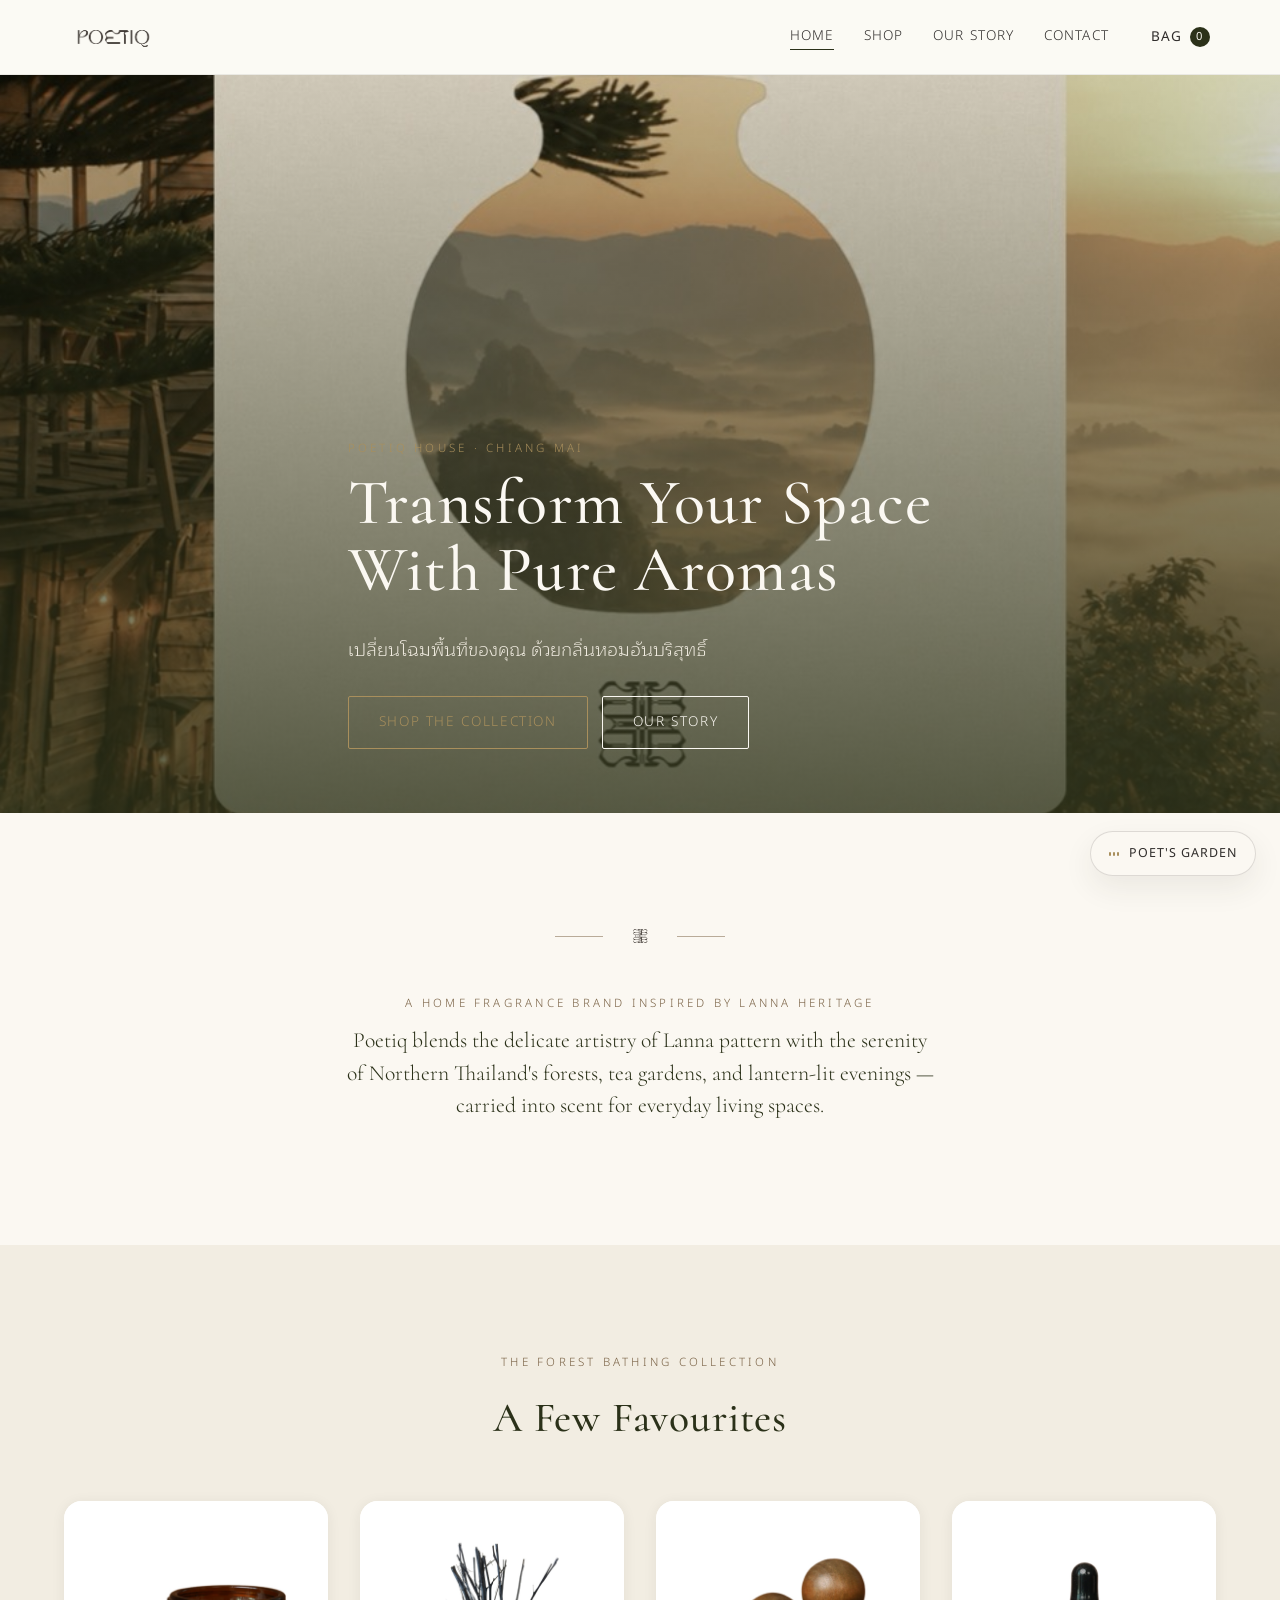
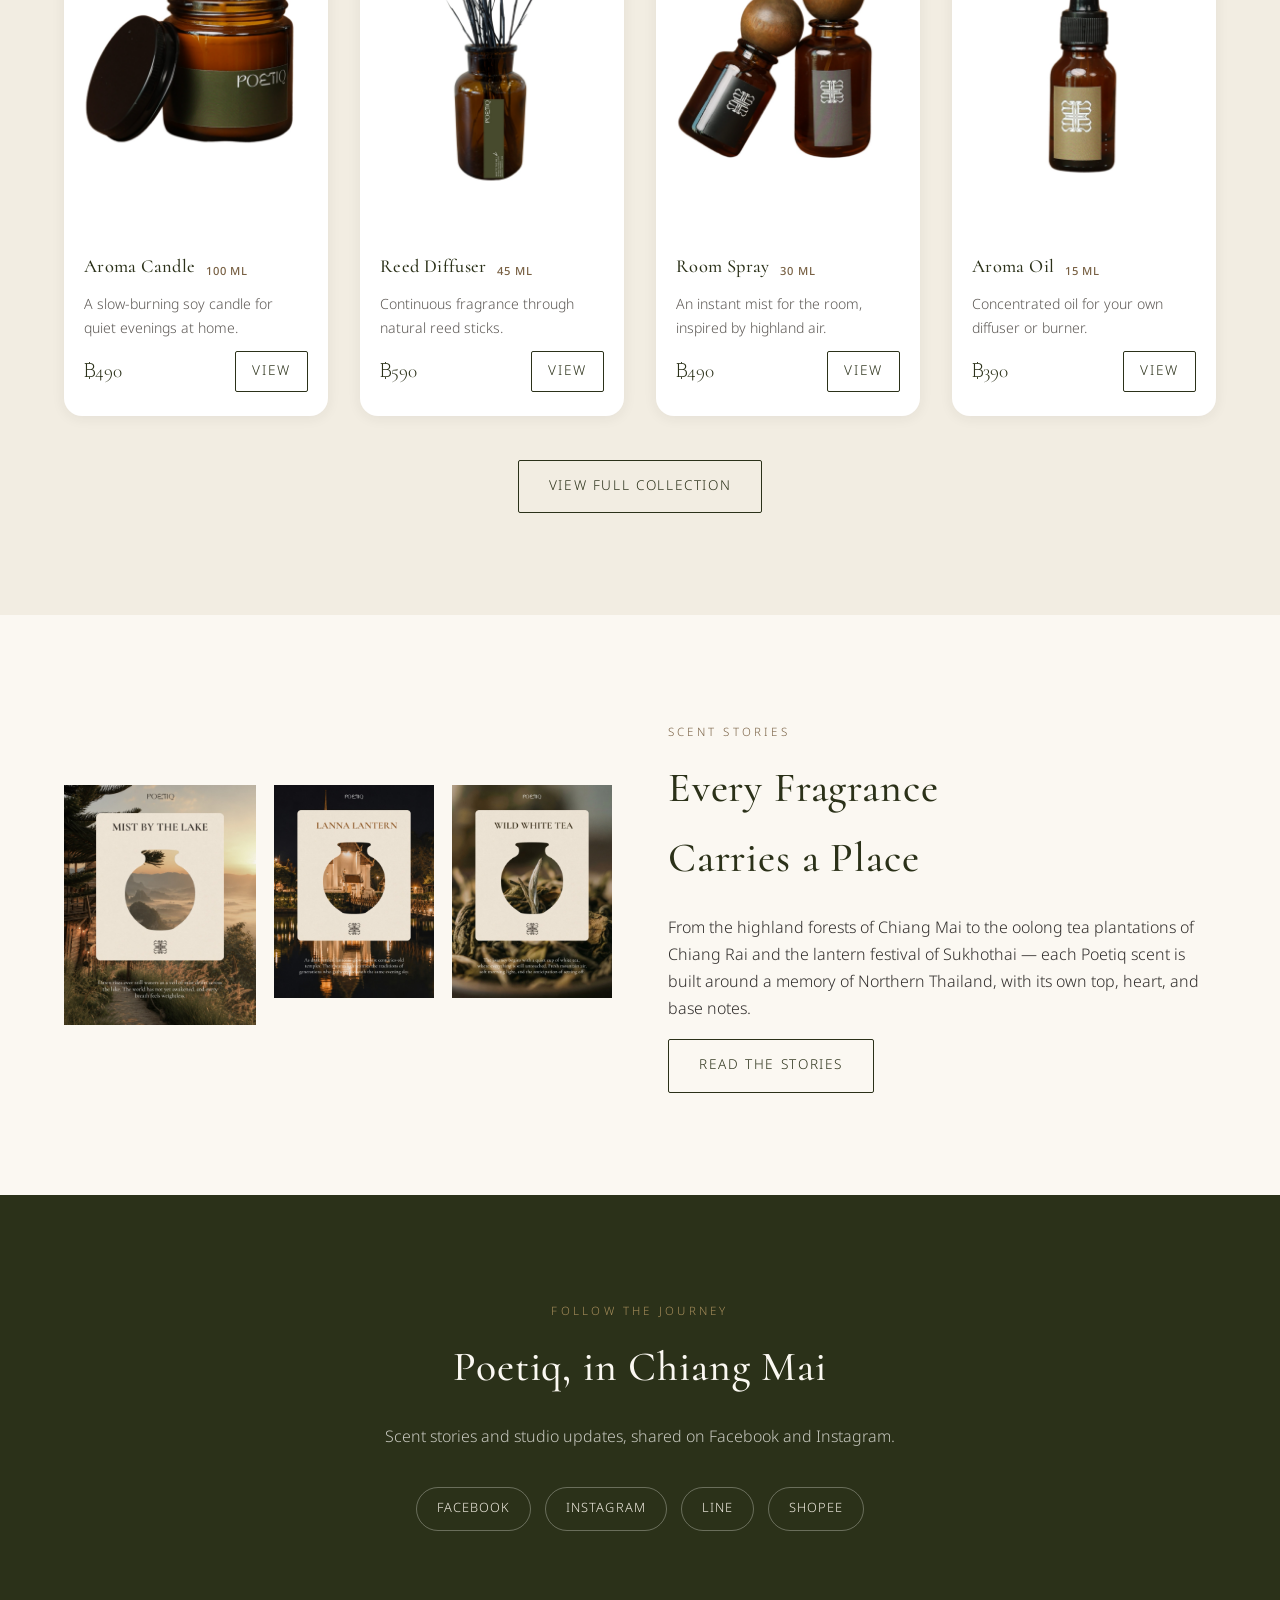
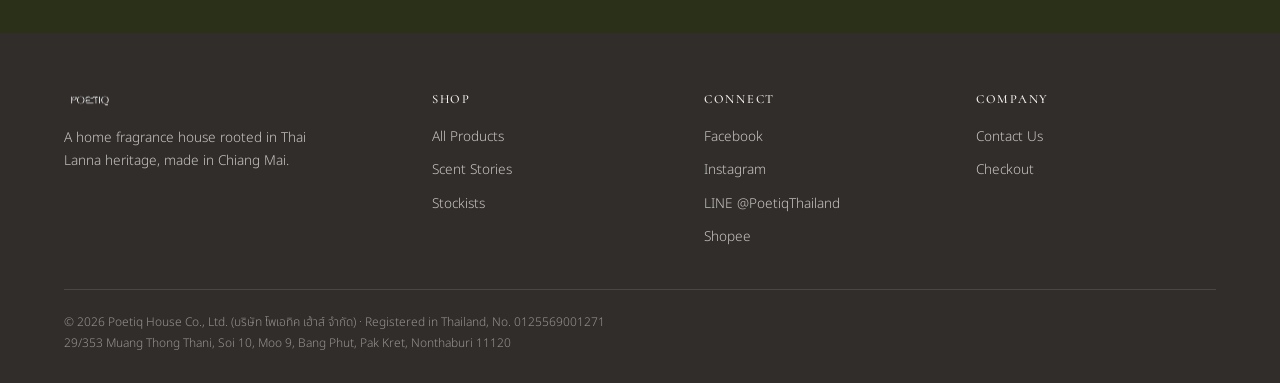
==== index.html @ e8114706 "Design pass: bigger logo/symbol, seamless cards, hover-grow gallery, editable content - Header logo " ====
<!DOCTYPE html>
<html lang="en">
<head>
<meta charset="UTF-8">
<meta name="viewport" content="width=device-width, initial-scale=1.0">
<title>Poetiq — Thai-Lanna Home Fragrance</title>
<meta name="description" content="Poetiq is a Chiang Mai-rooted home fragrance house inspired by Thai Lanna heritage — candles, diffusers and room sprays from the Forest Bathing Collection.">
<link rel="icon" href="/assets/brand/symbol-dark.png">
<link rel="preconnect" href="https://fonts.googleapis.com">
<link href="https://fonts.googleapis.com/css2?family=Cormorant:ital,wght@0,400;0,500;0,600;1,400&family=Maitree:wght@400;500;600&family=Noto+Sans+Thai:wght@300;400;500;600&display=swap" rel="stylesheet">
<link rel="stylesheet" href="/css/style.css">
</head>
<body>

<header class="site-header">
  <div class="site-header__inner">
    <a class="site-logo" href="/"><img src="/assets/brand/logo-light.png" alt="Poetiq"></a>
    <nav class="site-nav">
      <button class="nav-toggle" aria-label="Toggle menu"><span></span><span></span><span></span></button>
      <ul class="site-nav__links">
        <li><a href="/" class="is-active" data-c="shared.navHome">Home</a></li>
        <li><a href="/shop.html" data-c="shared.navShop">Shop</a></li>
        <li><a href="/about.html" data-c="shared.navStory">Our Story</a></li>
        <li><a href="/contact.html" data-c="shared.navContact">Contact</a></li>
      </ul>
      <button class="cart-toggle" data-cart-open aria-label="Open bag"><span data-c="shared.navBag">Bag</span> <span class="cart-count">0</span></button>
    </nav>
  </div>
</header>

<section class="hero">
  <div class="container hero__content">
    <span class="eyebrow" data-c="home.heroEyebrow">Poetiq House · Chiang Mai</span>
    <h1 data-c="home.heroTitle">Transform Your Space<br>With Pure Aromas</h1>
    <p class="hero__tagline-th thai" data-c="home.heroTaglineTh">เปลี่ยนโฉมพื้นที่ของคุณ ด้วยกลิ่นหอมอันบริสุทธิ์</p>
    <div class="hero__cta">
      <a href="/shop.html" class="btn btn--gold" data-c="home.heroCtaShop">Shop the Collection</a>
      <a href="/about.html" class="btn btn--on-dark" data-c="home.heroCtaStory">Our Story</a>
    </div>
  </div>
</section>

<section class="section">
  <div class="container center-copy">
    <div class="motif-divider"><img class="symbol" src="/assets/brand/symbol-light.png" alt=""></div>
    <span class="eyebrow" data-c="home.introEyebrow">A Home Fragrance Brand Inspired by Lanna Heritage</span>
    <p style="font-family:var(--font-heading); font-size:1.35rem; color:var(--moss-dark); line-height:1.5;" data-c="home.introText">
      Poetiq blends the delicate artistry of Lanna pattern with the serenity of Northern Thailand's
      forests, tea gardens, and lantern-lit evenings — carried into scent for everyday living spaces.
    </p>
  </div>
</section>

<section class="section section--frost100">
  <div class="container">
    <div class="center-copy" style="margin-bottom:48px;">
      <span class="eyebrow" data-c="home.featuredEyebrow">The Forest Bathing Collection</span>
      <h2 data-c="home.featuredTitle">A Few Favourites</h2>
    </div>
    <div class="grid grid--4" data-home-featured>
      <!-- populated below via inline script from the shared product list -->
    </div>
    <div style="text-align:center; margin-top:44px;">
      <a href="/shop.html" class="btn btn--ghost" data-c="home.featuredCta">View Full Collection</a>
    </div>
  </div>
</section>

<section class="section">
  <div class="container">
    <div class="grid grid--2" style="align-items:center; gap:56px;">
      <div class="teaser-grid">
        <a href="/about.html"><img src="/assets/scents/mist-by-the-lake.jpg" alt="Mist by the Lake"></a>
        <a href="/about.html"><img src="/assets/scents/lanna-lantern.jpg" alt="Lanna Lantern"></a>
        <a href="/about.html"><img src="/assets/scents/wild-white-tea.jpg" alt="Wild White Tea"></a>
      </div>
      <div>
        <span class="eyebrow" data-c="home.storiesEyebrow">Scent Stories</span>
        <h2 data-c="home.storiesTitle">Every Fragrance<br>Carries a Place</h2>
        <p data-c="home.storiesText">From the highland forests of Chiang Mai to the oolong tea plantations of Chiang Rai and the
          lantern festival of Sukhothai — each Poetiq scent is built around a memory of Northern Thailand,
          with its own top, heart, and base notes.</p>
        <a href="/about.html" class="btn btn--ghost" data-c="home.storiesCta">Read the Stories</a>
      </div>
    </div>
  </div>
</section>

<section class="section section--moss">
  <div class="container center-copy">
    <span class="eyebrow" data-c="home.followEyebrow">Follow the Journey</span>
    <h2 data-c="home.followTitle">Poetiq, in Chiang Mai</h2>
    <p style="color:rgba(251,250,245,0.75); margin-bottom:36px;" data-c="home.followText">Scent stories and studio updates, shared on Facebook and Instagram.</p>
    <div class="social-strip">
      <a class="social-pill" href="https://www.facebook.com/p/Poetiq-61572169323522/" target="_blank" rel="noopener">Facebook</a>
      <a class="social-pill" href="https://instagram.com/poetiq.th" target="_blank" rel="noopener">Instagram</a>
      <a class="social-pill" href="https://lin.ee/kGxLo5Z" target="_blank" rel="noopener">LINE</a>
      <a class="social-pill" href="https://shopee.co.th/poetiq.th" target="_blank" rel="noopener">Shopee</a>
    </div>
  </div>
</section>

<footer class="site-footer">
  <div class="container">
    <div class="footer-grid">
      <div>
        <img src="/assets/brand/logo-dark.png" alt="Poetiq" style="height:22px; margin-bottom:16px;">
        <p style="max-width:260px;" data-c="shared.footerTagline">A home fragrance house rooted in Thai Lanna heritage, made in Chiang Mai.</p>
      </div>
      <div>
        <h4 data-c="shared.footerShopHeading">Shop</h4>
        <ul>
          <li><a href="/shop.html" data-c="shared.footerShopLink1">All Products</a></li>
          <li><a href="/about.html" data-c="shared.footerShopLink2">Scent Stories</a></li>
          <li><a href="/contact.html" data-c="shared.footerShopLink3">Stockists</a></li>
        </ul>
      </div>
      <div>
        <h4 data-c="shared.footerConnectHeading">Connect</h4>
        <ul>
          <li><a href="https://www.facebook.com/p/Poetiq-61572169323522/" target="_blank" rel="noopener">Facebook</a></li>
          <li><a href="https://instagram.com/poetiq.th" target="_blank" rel="noopener">Instagram</a></li>
          <li><a href="https://lin.ee/kGxLo5Z" target="_blank" rel="noopener">LINE @PoetiqThailand</a></li>
          <li><a href="https://shopee.co.th/poetiq.th" target="_blank" rel="noopener">Shopee</a></li>
        </ul>
      </div>
      <div>
        <h4 data-c="shared.footerCompanyHeading">Company</h4>
        <ul>
          <li><a href="/contact.html" data-c="shared.footerCompanyLink1">Contact Us</a></li>
          <li><a href="/checkout.html" data-c="shared.footerCompanyLink2">Checkout</a></li>
        </ul>
      </div>
    </div>
    <div class="footer-legal">
      <span data-c="shared.footerLegalLine1">&copy; <span data-year>2026</span> Poetiq House Co., Ltd. (บริษัท โพเอทิค เฮ้าส์ จำกัด) &middot; Registered in Thailand, No. 0125569001271</span><br>
      <span data-c="shared.footerLegalLine2">29/353 Muang Thong Thani, Soi 10, Moo 9, Bang Phut, Pak Kret, Nonthaburi 11120</span>
    </div>
  </div>
</footer>

<div class="cart-overlay"></div>
<aside class="cart-drawer">
  <div class="cart-drawer__header">
    <h3 style="margin:0;" data-c="shared.cartTitle">Your Bag</h3>
    <button class="cart-drawer__close" data-cart-close aria-label="Close bag">&times;</button>
  </div>
  <div class="cart-drawer__items"></div>
  <div class="cart-drawer__footer">
    <div class="cart-subtotal-row"><span>Subtotal</span><strong data-cart-subtotal>&#3647;0</strong></div>
    <p class="field-note" data-c="shared.cartShippingNote">Shipping and payment confirmed at checkout.</p>
    <a href="/checkout.html" class="btn btn--block" data-cart-checkout style="margin-top:10px;" data-c="shared.cartCheckoutBtn">Checkout</a>
  </div>
</aside>

<button class="sound-toggle" id="sound-toggle" aria-label="Play Poet's Garden, an original soundscape by Poetiq">
  <span class="sound-toggle__icon"><span></span><span></span><span></span></span>
  <span data-c="shared.soundToggleLabel">Poet's Garden</span>
</button>
<div class="sound-panel" id="sound-panel">
  <span class="sound-panel__label" data-c="shared.soundPanelEyebrow">Original Soundscape</span>
  <h4 class="sound-panel__title" data-c="shared.soundPanelTitle">Poet's Garden</h4>
  <div id="sound-embed-slot"></div>
</div>

<script src="/js/content.js"></script>
<script src="/js/products.js"></script>
<script src="/js/cart.js"></script>
<script src="/js/main.js"></script>
<script>
  document.addEventListener("DOMContentLoaded", () => {
    const wrap = document.querySelector("[data-home-featured]");
    const featured = ["aroma-candle", "reed-diffuser", "room-spray", "aroma-oil"];
    wrap.innerHTML = featured.map((id) => {
      const p = POETIQ_PRODUCTS.find((x) => x.id === id);
      return `
        <article class="product-card">
          ${
            p.photo
              ? `<div class="product-card__media has-photo${p.photoStyle === "lifestyle" ? " is-lifestyle" : ""}">
                  <img src="/assets/products/${p.photo}" alt="${p.name}, ${p.size}">
                </div>`
              : `<div class="product-card__media" style="background:var(--${p.tone})">
                  <div>
                    <img class="symbol" src="/assets/brand/symbol-dark.png" alt="">
                    <p class="product-card__media-label">${p.name}</p>
                    <p class="product-card__size">${p.size}</p>
                  </div>
                </div>`
          }
          <div class="product-card__body">
            <h3 class="product-card__name">${p.name} <span class="product-card__size product-card__size--inline">${p.size}</span></h3>
            <p class="product-card__desc">${p.desc}</p>
            <div class="field-row" style="justify-content:space-between;align-items:center;">
              <span class="product-card__price">${poetiqFormatBaht(p.price)}</span>
              <a href="/shop.html" class="btn btn--ghost" style="padding:8px 16px;">View</a>
            </div>
          </div>
        </article>
      `;
    }).join("");
  });
</script>
</body>
</html>
---- css/style.css ----
/* ==========================================================================
   POETIQ — design tokens
   ========================================================================== */
:root {
  /* Restrained 2026 CI palette: Forest / Charcoal / Warm Grey primary,
     Muted Ivory / subtle Gold secondary — no saturated color. */
  --frost: #fbf8f2;
  --frost-100: #f2ede2;
  --moss: #3c4424;
  --moss-dark: #2b3119;
  --graphite: #302d2b;
  --gold: #a98f5c;
  --warmgrey: #726b5e;
  --almond: #786043;
  --plum: #4f293c;

  --font-heading: "Cormorant", "Maitree", serif;
  --font-thai-heading: "Maitree", serif;
  --font-body: "Noto Sans Thai", "Noto Sans", sans-serif;

  --max-width: 1200px;
  --radius: 2px;
  --shadow-soft: 0 12px 30px rgba(48, 45, 43, 0.08);
}

* { box-sizing: border-box; }
html { scroll-behavior: smooth; }

body {
  margin: 0;
  background: var(--frost);
  color: var(--graphite);
  font-family: var(--font-body);
  font-weight: 300;
  line-height: 1.7;
  -webkit-font-smoothing: antialiased;
}

img { max-width: 100%; display: block; }
a { color: inherit; text-decoration: none; }

h1, h2, h3, h4 {
  font-family: var(--font-heading);
  font-weight: 500;
  letter-spacing: 0.02em;
  margin: 0 0 0.5em;
  color: var(--moss-dark);
}

h1 { font-size: clamp(2.4rem, 5vw, 4.2rem); line-height: 1.05; }
h2 { font-size: clamp(1.8rem, 3.4vw, 2.6rem); }
h3 { font-size: clamp(1.3rem, 2.2vw, 1.6rem); }

p { margin: 0 0 1em; }

.eyebrow {
  display: inline-block;
  font-family: var(--font-body);
  font-size: 0.72rem;
  letter-spacing: 0.28em;
  text-transform: uppercase;
  color: var(--almond);
  margin-bottom: 0.9em;
}

.thai {
  font-family: var(--font-thai-heading);
}

.container {
  max-width: var(--max-width);
  margin: 0 auto;
  padding: 0 24px;
}

.section {
  padding: clamp(48px, 8vw, 108px) 0;
}

.section--tight { padding: clamp(32px, 5vw, 64px) 0; }

.section--moss {
  background: var(--moss-dark);
  color: var(--frost-100);
}
.section--moss h1, .section--moss h2, .section--moss h3 { color: var(--frost); }
.section--moss .eyebrow { color: var(--gold); }

.section--frost100 { background: var(--frost-100); }

/* ---- buttons ---- */
.btn {
  display: inline-flex;
  align-items: center;
  gap: 10px;
  padding: 14px 30px;
  border: 1px solid var(--moss-dark);
  background: var(--moss-dark);
  color: var(--frost);
  font-family: var(--font-body);
  font-size: 0.85rem;
  letter-spacing: 0.12em;
  text-transform: uppercase;
  cursor: pointer;
  border-radius: var(--radius);
  transition: background 0.2s ease, color 0.2s ease, transform 0.2s ease;
}
.btn:hover { background: var(--moss); transform: translateY(-1px); }

.btn--ghost {
  background: transparent;
  color: var(--moss-dark);
}
.btn--ghost:hover { background: var(--moss-dark); color: var(--frost); }

.btn--on-dark {
  border-color: var(--frost);
  background: transparent;
  color: var(--frost);
}
.btn--on-dark:hover { background: var(--frost); color: var(--moss-dark); }

.btn--gold {
  background: transparent;
  border-color: var(--gold);
  color: var(--gold);
}
.btn--gold:hover { background: var(--gold); color: var(--graphite); }

.btn--block { width: 100%; justify-content: center; }
.btn[disabled] { opacity: 0.45; cursor: not-allowed; }

/* ==========================================================================
   Header
   ========================================================================== */
.site-header {
  position: sticky;
  top: 0;
  z-index: 50;
  background: rgba(251, 250, 245, 0.92);
  backdrop-filter: blur(6px);
  border-bottom: 1px solid rgba(48, 45, 43, 0.08);
}

.site-header__inner {
  display: flex;
  align-items: center;
  justify-content: space-between;
  padding: 16px 24px;
  max-width: var(--max-width);
  margin: 0 auto;
}

.site-logo img { height: 42px; }

.site-nav {
  display: flex;
  align-items: center;
  gap: 36px;
}

.site-nav__links {
  display: flex;
  gap: 30px;
  list-style: none;
  margin: 0;
  padding: 0;
  font-size: 0.85rem;
  letter-spacing: 0.08em;
  text-transform: uppercase;
}

.site-nav__links a { position: relative; padding-bottom: 4px; }
.site-nav__links a::after {
  content: "";
  position: absolute;
  left: 0; right: 100%;
  bottom: 0;
  height: 1px;
  background: var(--moss-dark);
  transition: right 0.25s ease;
}
.site-nav__links a:hover::after,
.site-nav__links a.is-active::after { right: 0; }

.cart-toggle {
  position: relative;
  display: inline-flex;
  align-items: center;
  gap: 8px;
  background: none;
  border: none;
  cursor: pointer;
  font-family: var(--font-body);
  font-size: 0.85rem;
  letter-spacing: 0.08em;
  text-transform: uppercase;
  color: var(--graphite);
}

.cart-count {
  display: inline-flex;
  align-items: center;
  justify-content: center;
  min-width: 20px;
  height: 20px;
  padding: 0 5px;
  border-radius: 999px;
  background: var(--moss-dark);
  color: var(--frost);
  font-size: 0.7rem;
}

.nav-toggle {
  display: none;
  background: none;
  border: none;
  cursor: pointer;
  padding: 6px;
}
.nav-toggle span {
  display: block;
  width: 22px;
  height: 1px;
  background: var(--graphite);
  margin: 5px 0;
}

/* ==========================================================================
   Hero
   ========================================================================== */
.hero {
  position: relative;
  min-height: 82vh;
  display: flex;
  align-items: flex-end;
  background: linear-gradient(180deg, rgba(43, 49, 25, 0.15), rgba(43, 49, 25, 0.78)),
    url("../assets/scents/mist-by-the-lake.jpg") center/cover no-repeat;
  color: var(--frost);
}

.hero__content { padding: 64px 0; max-width: 640px; }
.hero__content .eyebrow { color: var(--gold); }
.hero__content h1 { color: var(--frost); }
.hero__tagline-th { font-size: 1.15rem; margin-bottom: 1.6em; color: var(--frost-100); }
.hero__cta { display: flex; gap: 14px; flex-wrap: wrap; }

/* ==========================================================================
   Symbol / motif
   ========================================================================== */
.symbol {
  width: 42px;
  height: 42px;
  opacity: 0.9;
}
.symbol--light { filter: none; }
.symbol-large { width: 280px; max-width: 100%; margin: 0 auto; opacity: 0.95; }

.motif-divider {
  display: flex;
  align-items: center;
  justify-content: center;
  gap: 16px;
  margin: 0 auto 2em;
}
.motif-divider::before, .motif-divider::after {
  content: "";
  height: 1px;
  width: 48px;
  background: var(--almond);
  opacity: 0.5;
}

/* ==========================================================================
   Generic layout helpers
   ========================================================================== */
.grid {
  display: grid;
  gap: 32px;
}
.grid--2 { grid-template-columns: repeat(2, 1fr); }
.grid--3 { grid-template-columns: repeat(3, 1fr); }
.grid--4 { grid-template-columns: repeat(4, 1fr); }

.center-copy {
  max-width: 640px;
  margin: 0 auto;
  text-align: center;
}

/* ==========================================================================
   Product cards
   ========================================================================== */
.product-card {
  display: flex;
  flex-direction: column;
  background: #fff;
  border: none;
  border-radius: 18px;
  overflow: hidden;
  box-shadow: 0 2px 14px rgba(48, 45, 43, 0.07);
  transition: box-shadow 0.3s ease, transform 0.3s ease;
}
.product-card:hover {
  box-shadow: 0 24px 48px rgba(48, 45, 43, 0.16);
  transform: translateY(-6px) scale(1.015);
}

.product-card__media {
  aspect-ratio: 4 / 5;
  position: relative;
  display: flex;
  align-items: center;
  justify-content: center;
  padding: 28px;
  color: var(--frost);
  text-align: center;
}
.product-card__media .symbol { width: 34px; height: 34px; margin-bottom: 14px; }
.product-card__media-label {
  font-family: var(--font-heading);
  font-size: 1.5rem;
  letter-spacing: 0.02em;
}
.product-card__size { font-size: 0.75rem; letter-spacing: 0.1em; text-transform: uppercase; opacity: 0.85; margin-top: 6px; }
.product-card__size--inline {
  display: inline-block;
  font-family: var(--font-body);
  font-size: 0.7rem;
  letter-spacing: 0.08em;
  color: var(--almond);
  opacity: 1;
  margin-left: 6px;
  vertical-align: middle;
}

.product-card__media.has-photo { padding: 0; background: #fff; }
.product-card__media.has-photo img {
  width: 100%;
  height: 100%;
  object-fit: contain;
  transition: transform 0.4s ease;
}

.product-card__media.has-photo.is-lifestyle img { object-fit: cover; }
.product-card:hover .product-card__media.has-photo img { transform: scale(1.05); }

.product-card__body {
  padding: 20px 20px 24px;
  display: flex;
  flex-direction: column;
  gap: 10px;
  flex: 1;
}
.product-card__name { font-size: 1.15rem; margin: 0; }
.product-card__desc { font-size: 0.88rem; color: #5c5854; margin: 0; flex: 1; }
.product-card__price { font-family: var(--font-heading); font-size: 1.2rem; color: var(--moss-dark); }

.field-row { display: flex; gap: 10px; align-items: center; }
select.scent-select {
  flex: 1;
  padding: 10px 12px;
  border: 1px solid rgba(48, 45, 43, 0.25);
  background: var(--frost);
  font-family: var(--font-body);
  font-size: 0.82rem;
  border-radius: var(--radius);
}

.qty-control {
  display: inline-flex;
  align-items: center;
  border: 1px solid rgba(48, 45, 43, 0.25);
}
.qty-control button {
  background: none;
  border: none;
  width: 30px;
  height: 34px;
  cursor: pointer;
  font-size: 1rem;
}
.qty-control input {
  width: 32px;
  text-align: center;
  border: none;
  font-family: var(--font-body);
}

/* ==========================================================================
   Story / scent cards (About + home teaser)
   ========================================================================== */
.story-card {
  display: grid;
  grid-template-columns: 1fr 1fr;
  gap: 44px;
  align-items: center;
  margin-bottom: 88px;
}
.story-card:nth-child(even) .story-card__media { order: 2; }
.story-card__media img {
  width: 100%;
  aspect-ratio: 4/5;
  object-fit: cover;
}
.story-card__notes {
  margin-top: 18px;
  font-size: 0.78rem;
  letter-spacing: 0.04em;
  color: var(--almond);
  text-transform: uppercase;
  line-height: 2;
}

.scent-gallery {
  display: grid;
  grid-template-columns: repeat(3, 1fr);
  gap: 18px;
}
.scent-gallery img {
  width: 100%;
  aspect-ratio: 4/5;
  object-fit: cover;
  box-shadow: var(--shadow-soft);
  position: relative;
  z-index: 1;
  transition: transform 0.35s ease, box-shadow 0.35s ease, z-index 0.35s ease;
  cursor: pointer;
}
.scent-gallery img:hover {
  transform: scale(1.15);
  box-shadow: 0 28px 56px rgba(48, 45, 43, 0.3);
  z-index: 5;
}

.teaser-grid {
  display: grid;
  grid-template-columns: 1.2fr 1fr 1fr;
  gap: 18px;
}
.teaser-grid img { width: 100%; height: 100%; object-fit: cover; aspect-ratio: 3/4; }
.teaser-grid > *:first-child { grid-row: span 2; aspect-ratio: auto; }
.teaser-grid > *:first-child img { aspect-ratio: 4/5; }

/* ==========================================================================
   Cart drawer
   ========================================================================== */
.cart-overlay {
  position: fixed;
  inset: 0;
  background: rgba(43, 49, 25, 0.4);
  opacity: 0;
  pointer-events: none;
  transition: opacity 0.25s ease;
  z-index: 90;
}
.cart-overlay.is-open { opacity: 1; pointer-events: auto; }

.cart-drawer {
  position: fixed;
  top: 0; right: 0; bottom: 0;
  width: min(420px, 100%);
  background: var(--frost);
  transform: translateX(100%);
  transition: transform 0.3s ease;
  z-index: 91;
  display: flex;
  flex-direction: column;
}
.cart-drawer.is-open { transform: translateX(0); }

.cart-drawer__header {
  display: flex;
  align-items: center;
  justify-content: space-between;
  padding: 22px 24px;
  border-bottom: 1px solid rgba(48,45,43,0.1);
}
.cart-drawer__close { background: none; border: none; font-size: 1.4rem; cursor: pointer; }
.cart-drawer__items { flex: 1; overflow-y: auto; padding: 16px 24px; }
.cart-drawer__footer { padding: 20px 24px 28px; border-top: 1px solid rgba(48,45,43,0.1); }

.cart-line {
  display: grid;
  grid-template-columns: 56px 1fr auto;
  gap: 14px;
  padding: 14px 0;
  border-bottom: 1px solid rgba(48,45,43,0.06);
  align-items: center;
}
.cart-line__swatch {
  width: 56px; height: 56px;
  display: flex; align-items: center; justify-content: center;
}
.cart-line__swatch .symbol { width: 22px; height: 22px; }
.cart-line__name { font-size: 0.92rem; margin: 0 0 4px; }
.cart-line__meta { font-size: 0.76rem; color: #7a766f; margin: 0 0 8px; }
.cart-line__remove { font-size: 0.75rem; text-decoration: underline; background: none; border: none; cursor: pointer; color: var(--plum); }
.cart-line__price { font-family: var(--font-heading); font-size: 1rem; text-align: right; white-space: nowrap; }

.cart-subtotal-row { display: flex; justify-content: space-between; font-size: 0.95rem; margin-bottom: 6px; }
.cart-subtotal-row strong { font-family: var(--font-heading); font-size: 1.2rem; }
.cart-empty { color: #7a766f; font-size: 0.9rem; padding: 40px 0; text-align: center; }

/* ==========================================================================
   Forms
   ========================================================================== */
.field {
  margin-bottom: 18px;
}
.field label {
  display: block;
  font-size: 0.75rem;
  letter-spacing: 0.08em;
  text-transform: uppercase;
  color: var(--almond);
  margin-bottom: 6px;
}
.field input, .field textarea, .field select {
  width: 100%;
  padding: 13px 14px;
  border: 1px solid rgba(48, 45, 43, 0.25);
  background: #fff;
  font-family: var(--font-body);
  font-size: 0.95rem;
  border-radius: var(--radius);
}
.field textarea { resize: vertical; min-height: 90px; }
.field-note { font-size: 0.78rem; color: #7a766f; margin-top: 6px; }

.honeypot { position: absolute; left: -9999px; }

/* ==========================================================================
   Payment info box
   ========================================================================== */
.payment-box {
  background: var(--frost-100);
  border: 1px dashed var(--almond);
  padding: 22px 24px;
  border-radius: var(--radius);
  font-size: 0.92rem;
}
.payment-box strong { color: var(--moss-dark); }
.payment-box .todo {
  display: inline-block;
  margin-top: 10px;
  padding: 3px 10px;
  background: var(--gold);
  color: var(--graphite);
  font-size: 0.7rem;
  letter-spacing: 0.08em;
  text-transform: uppercase;
}

/* ==========================================================================
   Stockists / socials strip
   ========================================================================== */
.social-strip {
  display: flex;
  flex-wrap: wrap;
  gap: 14px;
  justify-content: center;
}
.social-pill {
  border: 1px solid rgba(251,250,245,0.3);
  padding: 10px 20px;
  font-size: 0.8rem;
  letter-spacing: 0.08em;
  text-transform: uppercase;
  border-radius: 999px;
}
.section--moss .social-pill:hover { background: var(--gold); color: var(--graphite); border-color: var(--gold); }

.stockist-list {
  columns: 2;
  gap: 40px;
  list-style: none;
  padding: 0;
  margin: 0;
}
.stockist-list li {
  padding: 10px 0;
  border-bottom: 1px solid rgba(48,45,43,0.08);
  break-inside: avoid;
}

/* ==========================================================================
   Footer
   ========================================================================== */
.site-footer {
  background: var(--graphite);
  color: rgba(251,250,245,0.75);
  padding: 56px 0 28px;
  font-size: 0.85rem;
}
.site-footer a:hover { color: var(--gold); }
.footer-grid {
  display: grid;
  grid-template-columns: 1.4fr 1fr 1fr 1fr;
  gap: 32px;
  margin-bottom: 40px;
}
.footer-grid h4 {
  color: var(--frost);
  font-size: 0.78rem;
  letter-spacing: 0.14em;
  text-transform: uppercase;
  margin-bottom: 16px;
}
.footer-grid ul { list-style: none; margin: 0; padding: 0; display: flex; flex-direction: column; gap: 10px; }
.footer-legal {
  border-top: 1px solid rgba(251,250,245,0.12);
  padding-top: 22px;
  font-size: 0.75rem;
  color: rgba(251,250,245,0.5);
  line-height: 1.8;
}

/* ==========================================================================
   Page header (shop / about / contact)
   ========================================================================== */
.page-header {
  padding: 72px 0 44px;
  text-align: center;
  background: var(--frost-100);
}

/* ==========================================================================
   Sound toggle (Poet's Garden player)
   ========================================================================== */
.sound-toggle {
  position: fixed;
  right: 24px;
  bottom: 24px;
  z-index: 80;
  display: inline-flex;
  align-items: center;
  gap: 10px;
  padding: 12px 18px;
  border: 1px solid rgba(48, 45, 43, 0.15);
  background: var(--frost);
  color: var(--graphite);
  font-family: var(--font-body);
  font-size: 0.78rem;
  letter-spacing: 0.08em;
  text-transform: uppercase;
  border-radius: 999px;
  box-shadow: var(--shadow-soft);
  cursor: pointer;
}
.sound-toggle__icon {
  display: inline-flex;
  align-items: center;
  gap: 2px;
  height: 14px;
}
.sound-toggle__icon span {
  display: block;
  width: 2px;
  background: var(--gold);
  border-radius: 1px;
  animation: sound-bars 1.1s ease-in-out infinite;
}
.sound-toggle:not(.is-playing) .sound-toggle__icon span { animation-play-state: paused; height: 4px !important; }
.sound-toggle__icon span:nth-child(1) { animation-delay: 0s; }
.sound-toggle__icon span:nth-child(2) { animation-delay: 0.2s; }
.sound-toggle__icon span:nth-child(3) { animation-delay: 0.4s; }
@keyframes sound-bars {
  0%, 100% { height: 4px; }
  50% { height: 14px; }
}

.sound-panel {
  position: fixed;
  right: 24px;
  bottom: 78px;
  z-index: 80;
  width: min(340px, calc(100vw - 48px));
  background: var(--frost);
  border: 1px solid rgba(48, 45, 43, 0.12);
  border-radius: 8px;
  box-shadow: var(--shadow-soft);
  padding: 18px;
  opacity: 0;
  transform: translateY(8px);
  pointer-events: none;
  transition: opacity 0.2s ease, transform 0.2s ease;
}
.sound-panel.is-open {
  opacity: 1;
  transform: translateY(0);
  pointer-events: auto;
}
.sound-panel__label {
  font-size: 0.7rem;
  letter-spacing: 0.14em;
  text-transform: uppercase;
  color: var(--gold);
  margin-bottom: 4px;
  display: block;
}
.sound-panel__title {
  font-family: var(--font-heading);
  font-size: 1.15rem;
  color: var(--moss-dark);
  margin-bottom: 12px;
}
.sound-panel iframe { border-radius: 6px; display: block; }

/* ==========================================================================
   Responsive
   ========================================================================== */
@media (max-width: 860px) {
  .grid--4 { grid-template-columns: repeat(2, 1fr); }
  .grid--3 { grid-template-columns: repeat(2, 1fr); }
  .grid--2 { grid-template-columns: 1fr; }
  .footer-grid { grid-template-columns: 1fr 1fr; }
  .story-card { grid-template-columns: 1fr; gap: 20px; margin-bottom: 56px; }
  .story-card:nth-child(even) .story-card__media { order: 0; }
  .teaser-grid { grid-template-columns: 1fr 1fr; }
  .teaser-grid > *:first-child { grid-column: span 2; grid-row: auto; }
  .stockist-list { columns: 1; }
}

@media (max-width: 640px) {
  .site-nav__links { position: fixed; top: 63px; left: 0; right: 0; background: var(--frost);
    flex-direction: column; padding: 20px 24px; gap: 18px; border-bottom: 1px solid rgba(48,45,43,0.08);
    transform: translateY(-130%); transition: transform 0.25s ease; }
  .site-nav__links.is-open { transform: translateY(0); }
  .nav-toggle { display: block; }
  .grid--4, .grid--3 { grid-template-columns: 1fr 1fr; }
  .scent-gallery { grid-template-columns: 1fr 1fr; }
  .footer-grid { grid-template-columns: 1fr; gap: 28px; }
  .hero { min-height: 92vh; }
}
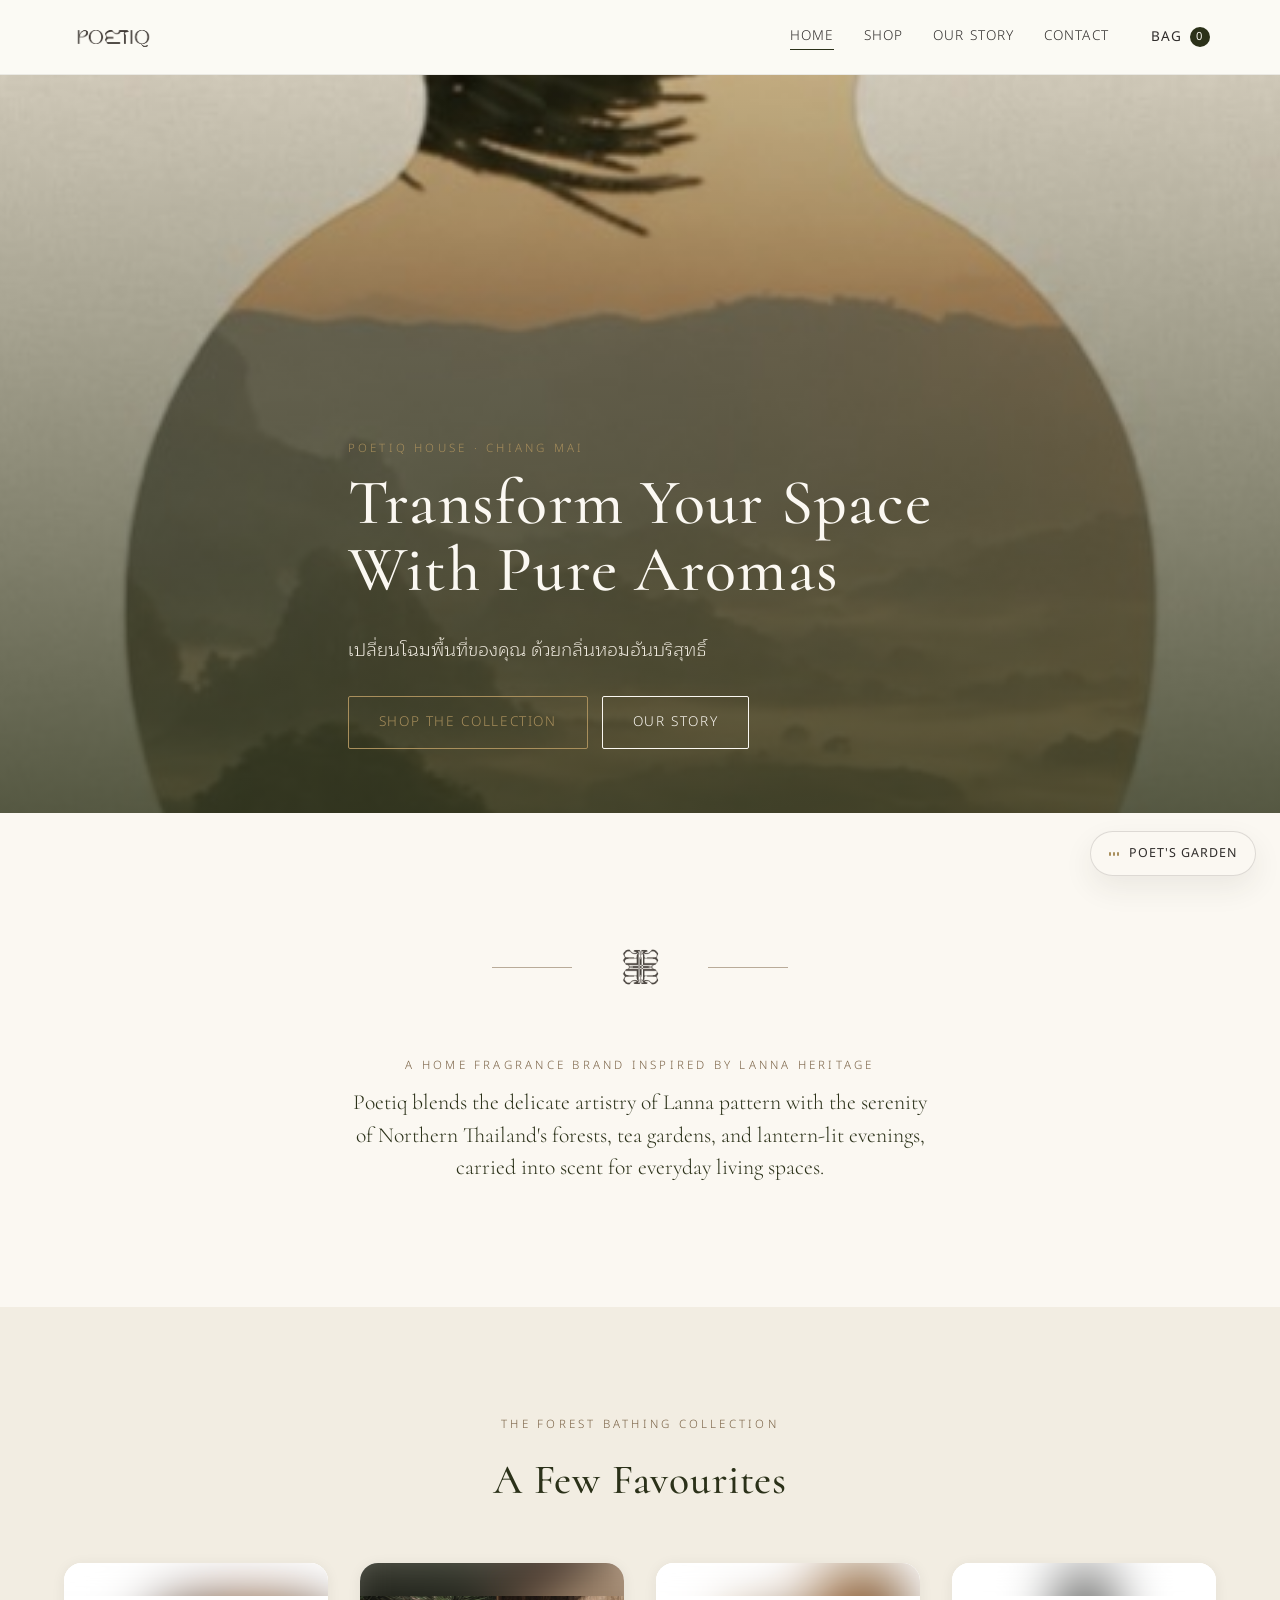
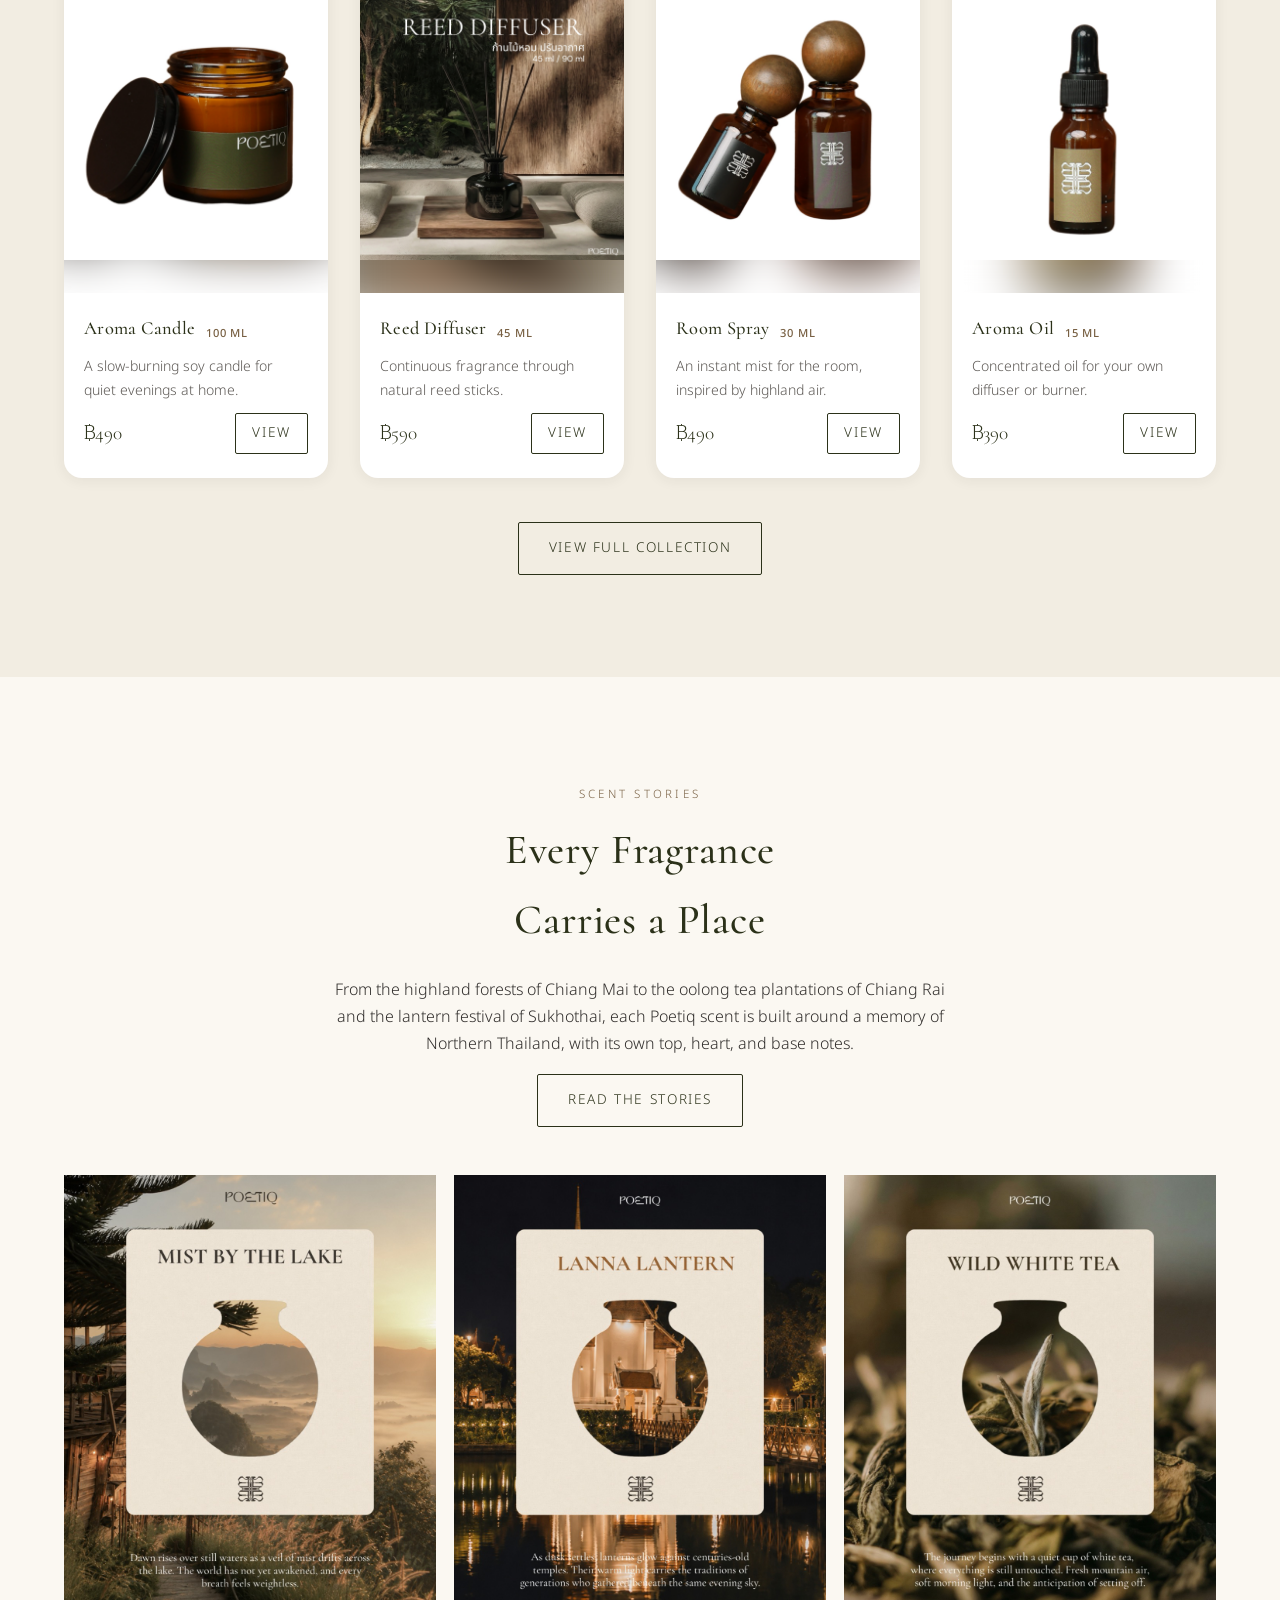
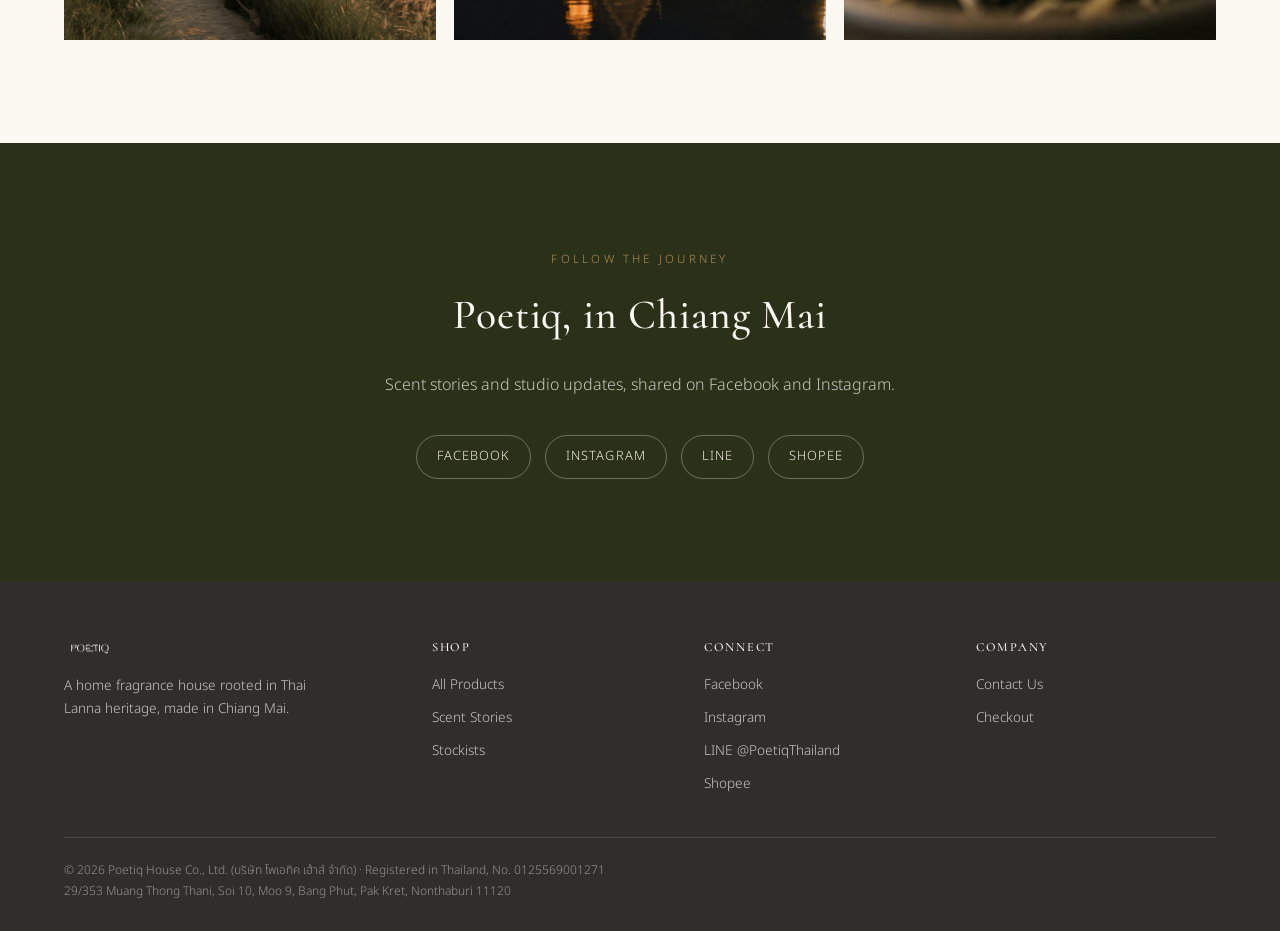
==== commit 0dd6c8df: "Equal-size teaser cards, blurred product backdrop, bigger divider symbol, copy edits - Teaser rows (" ====
--- a/index.html
+++ b/index.html
@@ -7,8 +7,9 @@
 <meta name="description" content="Poetiq is a Chiang Mai-rooted home fragrance house inspired by Thai Lanna heritage — candles, diffusers and room sprays from the Forest Bathing Collection.">
 <link rel="icon" href="/assets/brand/symbol-dark.png">
 <link rel="preconnect" href="https://fonts.googleapis.com">
-<link href="https://fonts.googleapis.com/css2?family=Cormorant:ital,wght@0,400;0,500;0,600;1,400&family=Maitree:wght@400;500;600&family=Noto+Sans+Thai:wght@300;400;500;600&display=swap" rel="stylesheet">
+<link href="https://fonts.googleapis.com/css2?family=Cormorant:ital,wght@0,400;0,500;0,600;1,400&family=Maitree:wght@400;500;600&family=Fraunces:ital,wght@0,400;0,500;0,600;1,400&family=Noto+Serif+Thai:wght@400;500;600&family=Playfair+Display:ital,wght@0,400;0,500;0,600;1,400&family=Noto+Sans+Thai:wght@300;400;500;600&display=swap" rel="stylesheet">
 <link rel="stylesheet" href="/css/style.css">
+<script src="/js/design.js"></script>
 </head>
 <body>
 
@@ -46,7 +47,7 @@
     <span class="eyebrow" data-c="home.introEyebrow">A Home Fragrance Brand Inspired by Lanna Heritage</span>
     <p style="font-family:var(--font-heading); font-size:1.35rem; color:var(--moss-dark); line-height:1.5;" data-c="home.introText">
       Poetiq blends the delicate artistry of Lanna pattern with the serenity of Northern Thailand's
-      forests, tea gardens, and lantern-lit evenings — carried into scent for everyday living spaces.
+      forests, tea gardens, and lantern-lit evenings, carried into scent for everyday living spaces.
     </p>
   </div>
 </section>
@@ -68,21 +69,19 @@
 
 <section class="section">
   <div class="container">
-    <div class="grid grid--2" style="align-items:center; gap:56px;">
-      <div class="teaser-grid">
-        <a href="/about.html"><img src="/assets/scents/mist-by-the-lake.jpg" alt="Mist by the Lake"></a>
-        <a href="/about.html"><img src="/assets/scents/lanna-lantern.jpg" alt="Lanna Lantern"></a>
-        <a href="/about.html"><img src="/assets/scents/wild-white-tea.jpg" alt="Wild White Tea"></a>
-      </div>
-      <div>
-        <span class="eyebrow" data-c="home.storiesEyebrow">Scent Stories</span>
-        <h2 data-c="home.storiesTitle">Every Fragrance<br>Carries a Place</h2>
-        <p data-c="home.storiesText">From the highland forests of Chiang Mai to the oolong tea plantations of Chiang Rai and the
-          lantern festival of Sukhothai — each Poetiq scent is built around a memory of Northern Thailand,
-          with its own top, heart, and base notes.</p>
-        <a href="/about.html" class="btn btn--ghost" data-c="home.storiesCta">Read the Stories</a>
-      </div>
-    </div>
+    <div class="center-copy" style="margin-bottom:48px;">
+      <span class="eyebrow" data-c="home.storiesEyebrow">Scent Stories</span>
+      <h2 data-c="home.storiesTitle">Every Fragrance<br>Carries a Place</h2>
+      <p data-c="home.storiesText">From the highland forests of Chiang Mai to the oolong tea plantations of Chiang Rai and the
+        lantern festival of Sukhothai, each Poetiq scent is built around a memory of Northern Thailand,
+        with its own top, heart, and base notes.</p>
+      <a href="/about.html" class="btn btn--ghost" data-c="home.storiesCta">Read the Stories</a>
+    </div>
+    <div class="teaser-grid">
+        <a href="/about.html"><img src="/assets/scents/mist-by-the-lake.jpg" alt="Mist by the Lake" data-media="home-teaser-1"></a>
+        <a href="/about.html"><img src="/assets/scents/lanna-lantern.jpg" alt="Lanna Lantern" data-media="home-teaser-2"></a>
+        <a href="/about.html"><img src="/assets/scents/wild-white-tea.jpg" alt="Wild White Tea" data-media="home-teaser-3"></a>
+      </div>
   </div>
 </section>
 
@@ -165,10 +164,12 @@
 
 <script src="/js/content.js"></script>
 <script src="/js/products.js"></script>
+<script src="/js/media.js"></script>
 <script src="/js/cart.js"></script>
 <script src="/js/main.js"></script>
+<script src="/js/editor.js"></script>
 <script>
-  document.addEventListener("DOMContentLoaded", () => {
+  document.addEventListener("poetiq:ready", () => {
     const wrap = document.querySelector("[data-home-featured]");
     const featured = ["aroma-candle", "reed-diffuser", "room-spray", "aroma-oil"];
     wrap.innerHTML = featured.map((id) => {
@@ -178,7 +179,8 @@
           ${
             p.photo
               ? `<div class="product-card__media has-photo${p.photoStyle === "lifestyle" ? " is-lifestyle" : ""}">
-                  <img src="/assets/products/${p.photo}" alt="${p.name}, ${p.size}">
+                  ${p.photoStyle === "lifestyle" ? "" : `<div class="product-card__media-bg" style="background-image:url('${p.photo}')"></div>`}
+                <img src="${p.photo}" alt="${p.name}, ${p.size}" style="object-position:${p.photoPosition || "center center"};${p.photoZoom && p.photoZoom !== 1 ? " transform:scale(" + p.photoZoom + ");" : ""}">
                 </div>`
               : `<div class="product-card__media" style="background:var(--${p.tone})">
                   <div>
@@ -189,7 +191,7 @@
                 </div>`
           }
           <div class="product-card__body">
-            <h3 class="product-card__name">${p.name} <span class="product-card__size product-card__size--inline">${p.size}</span></h3>
+            <h3 class="product-card__name"><span class="product-card__name-text">${p.name}</span> <span class="product-card__size product-card__size--inline">${p.size}</span></h3>
             <p class="product-card__desc">${p.desc}</p>
             <div class="field-row" style="justify-content:space-between;align-items:center;">
               <span class="product-card__price">${poetiqFormatBaht(p.price)}</span>
--- a/css/style.css
+++ b/css/style.css
@@ -234,8 +234,16 @@
   min-height: 82vh;
   display: flex;
   align-items: flex-end;
-  background: linear-gradient(180deg, rgba(43, 49, 25, 0.15), rgba(43, 49, 25, 0.78)),
-    url("../assets/scents/mist-by-the-lake.jpg") center/cover no-repeat;
+  /* mist-by-the-lake.jpg is a designed scent-story card (title + body copy
+     baked into the image), not a plain photo — a plain cover-fit crops
+     unpredictably by aspect ratio and can reveal that text (seen on mobile's
+     taller viewport). Zoomed in and anchored on just the vase artwork so no
+     text ever enters the crop, at any width. */
+  background-image: linear-gradient(180deg, rgba(43, 49, 25, 0.15), rgba(43, 49, 25, 0.78)),
+    url("../assets/scents/mist-by-the-lake.jpg");
+  background-repeat: no-repeat, no-repeat;
+  background-position: 0% 0%, 50% 38%;
+  background-size: auto, 220% auto;
   color: var(--frost);
 }
 
@@ -249,8 +257,8 @@
    Symbol / motif
    ========================================================================== */
 .symbol {
-  width: 42px;
-  height: 42px;
+  width: 58px;
+  height: 58px;
   opacity: 0.9;
 }
 .symbol--light { filter: none; }
@@ -263,10 +271,11 @@
   gap: 16px;
   margin: 0 auto 2em;
 }
+.motif-divider .symbol { width: 104px; height: 104px; }
 .motif-divider::before, .motif-divider::after {
   content: "";
   height: 1px;
-  width: 48px;
+  width: 80px;
   background: var(--almond);
   opacity: 0.5;
 }
@@ -316,7 +325,7 @@
   color: var(--frost);
   text-align: center;
 }
-.product-card__media .symbol { width: 34px; height: 34px; margin-bottom: 14px; }
+.product-card__media .symbol { width: 46px; height: 46px; margin-bottom: 14px; }
 .product-card__media-label {
   font-family: var(--font-heading);
   font-size: 1.5rem;
@@ -334,7 +343,15 @@
   vertical-align: middle;
 }
 
-.product-card__media.has-photo { padding: 0; background: #fff; }
+.product-card__media.has-photo { padding: 0; background: #fff; overflow: hidden; }
+/* Blurred copy of the photo fills any letterbox space around a contain-fit
+   image, so it reads as one scene instead of a photo floating on white. */
+.product-card__media-bg {
+  position: absolute; inset: -24px; z-index: 0;
+  background-size: cover; background-position: center;
+  filter: blur(26px) saturate(1.15); transform: scale(1.08);
+}
+.product-card__media.has-photo img { position: relative; z-index: 1; }
 .product-card__media.has-photo img {
   width: 100%;
   height: 100%;
@@ -435,12 +452,15 @@
 
 .teaser-grid {
   display: grid;
-  grid-template-columns: 1.2fr 1fr 1fr;
+  grid-template-columns: repeat(3, 1fr);
   gap: 18px;
 }
-.teaser-grid img { width: 100%; height: 100%; object-fit: cover; aspect-ratio: 3/4; }
-.teaser-grid > *:first-child { grid-row: span 2; aspect-ratio: auto; }
-.teaser-grid > *:first-child img { aspect-ratio: 4/5; }
+.teaser-grid img { width: 100%; height: 100%; object-fit: cover; aspect-ratio: 4/5; }
+
+/* Wraps editable photos so the edit pencil has somewhere to anchor. No
+   z-index of its own, so it stays invisible to stacking — the scent-gallery
+   hover effect (an image growing over its neighbours) still works through it. */
+.media-frame { position: relative; }
 
 /* ==========================================================================
    Cart drawer
@@ -492,7 +512,7 @@
   width: 56px; height: 56px;
   display: flex; align-items: center; justify-content: center;
 }
-.cart-line__swatch .symbol { width: 22px; height: 22px; }
+.cart-line__swatch .symbol { width: 30px; height: 30px; }
 .cart-line__name { font-size: 0.92rem; margin: 0 0 4px; }
 .cart-line__meta { font-size: 0.76rem; color: #7a766f; margin: 0 0 8px; }
 .cart-line__remove { font-size: 0.75rem; text-decoration: underline; background: none; border: none; cursor: pointer; color: var(--plum); }
@@ -717,8 +737,6 @@
   .footer-grid { grid-template-columns: 1fr 1fr; }
   .story-card { grid-template-columns: 1fr; gap: 20px; margin-bottom: 56px; }
   .story-card:nth-child(even) .story-card__media { order: 0; }
-  .teaser-grid { grid-template-columns: 1fr 1fr; }
-  .teaser-grid > *:first-child { grid-column: span 2; grid-row: auto; }
   .stockist-list { columns: 1; }
 }
 
@@ -730,6 +748,113 @@
   .nav-toggle { display: block; }
   .grid--4, .grid--3 { grid-template-columns: 1fr 1fr; }
   .scent-gallery { grid-template-columns: 1fr 1fr; }
+  .teaser-grid { grid-template-columns: 1fr; max-width: 420px; margin-left: auto; margin-right: auto; }
   .footer-grid { grid-template-columns: 1fr; gap: 28px; }
   .hero { min-height: 92vh; }
-}
+  /* Owner-only edit toggle (bottom-left) can otherwise crowd the sound
+     toggle (bottom-right) on narrow phones — stack it higher instead. */
+  .poetiq-edit-fab-wrap { bottom: 84px; }
+}
+
+/* ==========================================================================
+   On-page editor (logged-in owners only — pencils, floating controls, modal)
+   ========================================================================== */
+.poetiq-editable { outline: 1px dashed transparent; transition: outline-color 0.15s ease; }
+body.poetiq-edit-mode .poetiq-editable { outline-color: rgba(169, 143, 92, 0.5); outline-offset: 4px; }
+
+.poetiq-pencil {
+  display: inline-flex; align-items: center; justify-content: center;
+  width: 26px; height: 26px; margin-left: 8px; vertical-align: middle;
+  background: var(--gold); color: var(--frost); border: none; border-radius: 50%;
+  font-size: 13px; line-height: 1; cursor: pointer; box-shadow: 0 2px 8px rgba(48,45,43,0.25);
+  transition: transform 0.15s ease; flex: none;
+}
+.poetiq-pencil:hover { transform: scale(1.12); }
+
+.poetiq-edit-fab-wrap {
+  position: fixed; left: 18px; bottom: 18px; z-index: 900;
+  display: flex; flex-direction: column; align-items: flex-start; gap: 8px;
+}
+.poetiq-edit-fab, .poetiq-design-fab, .poetiq-logout-fab {
+  font-family: var(--font-body); font-size: 0.85rem; font-weight: 500;
+  border: none; border-radius: 999px; cursor: pointer;
+  box-shadow: 0 8px 24px rgba(48,45,43,0.22);
+}
+.poetiq-edit-fab {
+  background: var(--moss); color: var(--frost); padding: 12px 20px;
+}
+.poetiq-edit-fab:hover { background: var(--moss-dark); }
+.poetiq-design-fab {
+  background: var(--frost); color: var(--graphite); width: 40px; height: 40px;
+  display: flex; align-items: center; justify-content: center; padding: 0; font-size: 1.05rem;
+}
+.poetiq-logout-fab {
+  background: transparent; color: var(--warmgrey); box-shadow: none; padding: 4px 8px;
+  text-decoration: underline; font-size: 0.75rem;
+}
+
+.poetiq-editor-overlay {
+  position: fixed; inset: 0; background: rgba(48,45,43,0.55); z-index: 1000;
+  display: flex; align-items: center; justify-content: center; padding: 24px;
+}
+.poetiq-editor-modal {
+  background: var(--frost); border-radius: 12px; padding: 28px; width: 100%; max-width: 480px;
+  box-shadow: 0 24px 64px rgba(0,0,0,0.3);
+}
+.poetiq-editor-modal h4 { margin: 0 0 14px; font-family: var(--font-heading); font-size: 1.3rem; color: var(--moss-dark); }
+.poetiq-editor-hint { font-size: 0.8rem; color: var(--warmgrey); margin: -8px 0 14px; }
+.poetiq-editor-input {
+  width: 100%; font-family: var(--font-body); font-size: 0.95rem; color: var(--graphite);
+  border: 1px solid rgba(48,45,43,0.2); border-radius: 8px; padding: 12px; min-height: 44px;
+  resize: vertical; background: #fff;
+}
+textarea.poetiq-editor-input { min-height: 120px; }
+.poetiq-editor-radios { display: flex; flex-direction: column; gap: 10px; margin-bottom: 20px; font-size: 0.9rem; }
+.poetiq-editor-radios label { display: flex; align-items: center; gap: 10px; cursor: pointer; }
+.poetiq-editor-actions { display: flex; justify-content: flex-end; gap: 10px; margin-top: 18px; }
+.poetiq-editor-actions .btn { padding: 10px 20px; }
+
+.poetiq-toast {
+  position: fixed; bottom: 18px; left: 50%; transform: translate(-50%, 20px);
+  background: var(--moss-dark); color: var(--frost); padding: 12px 22px; border-radius: 999px;
+  font-size: 0.85rem; box-shadow: 0 12px 30px rgba(0,0,0,0.25); z-index: 1100;
+  opacity: 0; transition: opacity 0.25s ease, transform 0.25s ease; pointer-events: none;
+}
+.poetiq-toast.is-shown { opacity: 1; transform: translate(-50%, 0); }
+.poetiq-toast.is-error { background: var(--plum); }
+
+.product-card__media.poetiq-editable, .product-card__body h3.poetiq-editable,
+.product-card__body p.poetiq-editable, .product-card__body span.poetiq-editable {
+  outline-offset: 2px;
+}
+.product-card__media .poetiq-pencil {
+  position: absolute; top: 10px; right: 10px; margin-left: 0; z-index: 2;
+}
+.media-frame .poetiq-pencil {
+  position: absolute; top: 8px; right: 8px; margin-left: 0; z-index: 6;
+}
+
+.poetiq-media-modal { max-width: 380px; }
+.poetiq-media-preview-wrap {
+  width: 100%; max-height: 320px; overflow: hidden; border-radius: 10px;
+  background: var(--frost-100); margin-bottom: 14px;
+}
+.poetiq-media-preview { width: 100%; height: 100%; object-fit: cover; transition: transform 0.15s ease, object-position 0.15s ease; }
+.poetiq-media-anchors {
+  display: grid; grid-template-columns: repeat(3, 1fr); gap: 6px; width: 96px; margin: 0 auto 16px;
+}
+.poetiq-media-anchor {
+  width: 28px; height: 28px; border-radius: 6px; border: 1px solid rgba(48,45,43,0.25);
+  background: #fff; cursor: pointer; padding: 0;
+}
+.poetiq-media-anchor.is-selected { background: var(--gold); border-color: var(--gold); }
+.poetiq-media-zoom-row { margin-bottom: 16px; font-size: 0.8rem; color: var(--warmgrey); }
+.poetiq-media-zoom-row input { width: 100%; margin-top: 6px; }
+.poetiq-media-upload-row { margin-bottom: 8px; }
+.poetiq-media-upload-row .btn { width: 100%; }
+
+.poetiq-login-link {
+  display: inline-block; margin-top: 10px; font-size: 0.7rem; color: rgba(251,250,245,0.4);
+  text-decoration: underline;
+}
+.poetiq-login-link:hover { color: rgba(251,250,245,0.7); }
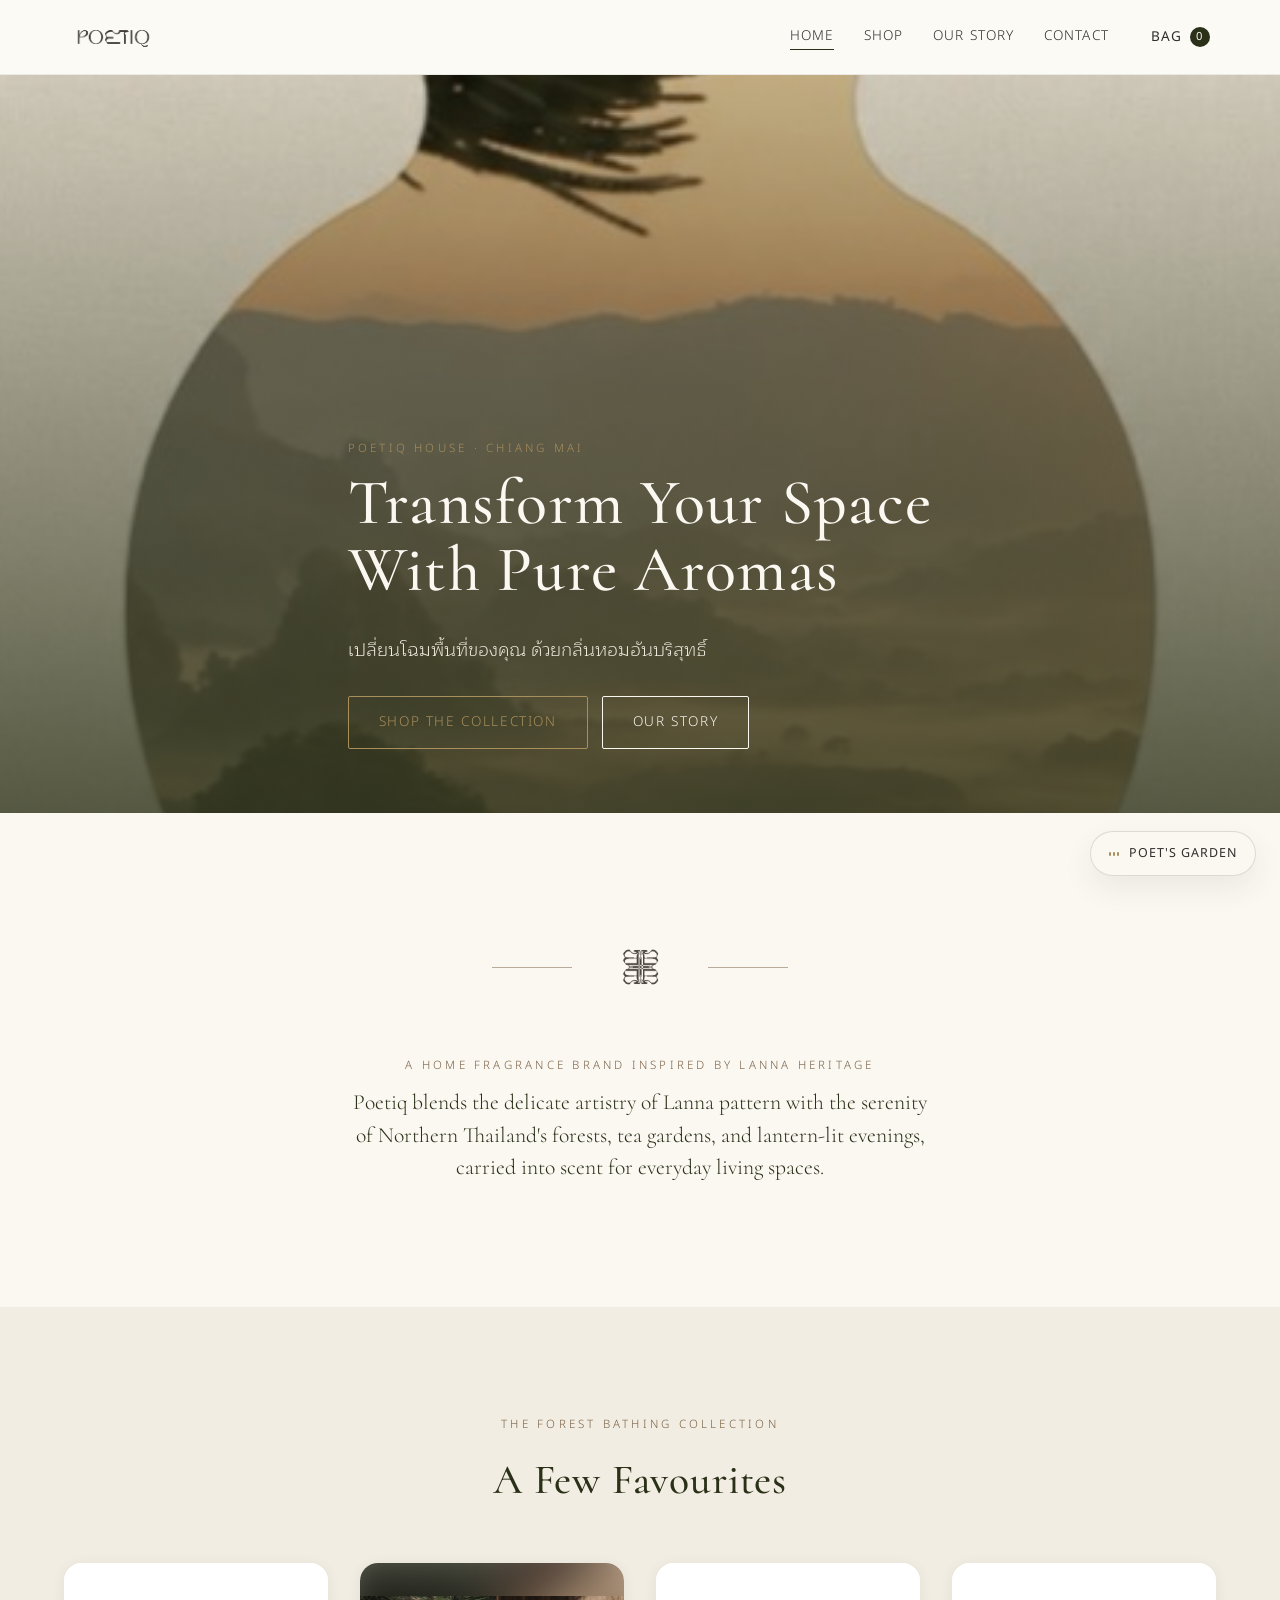
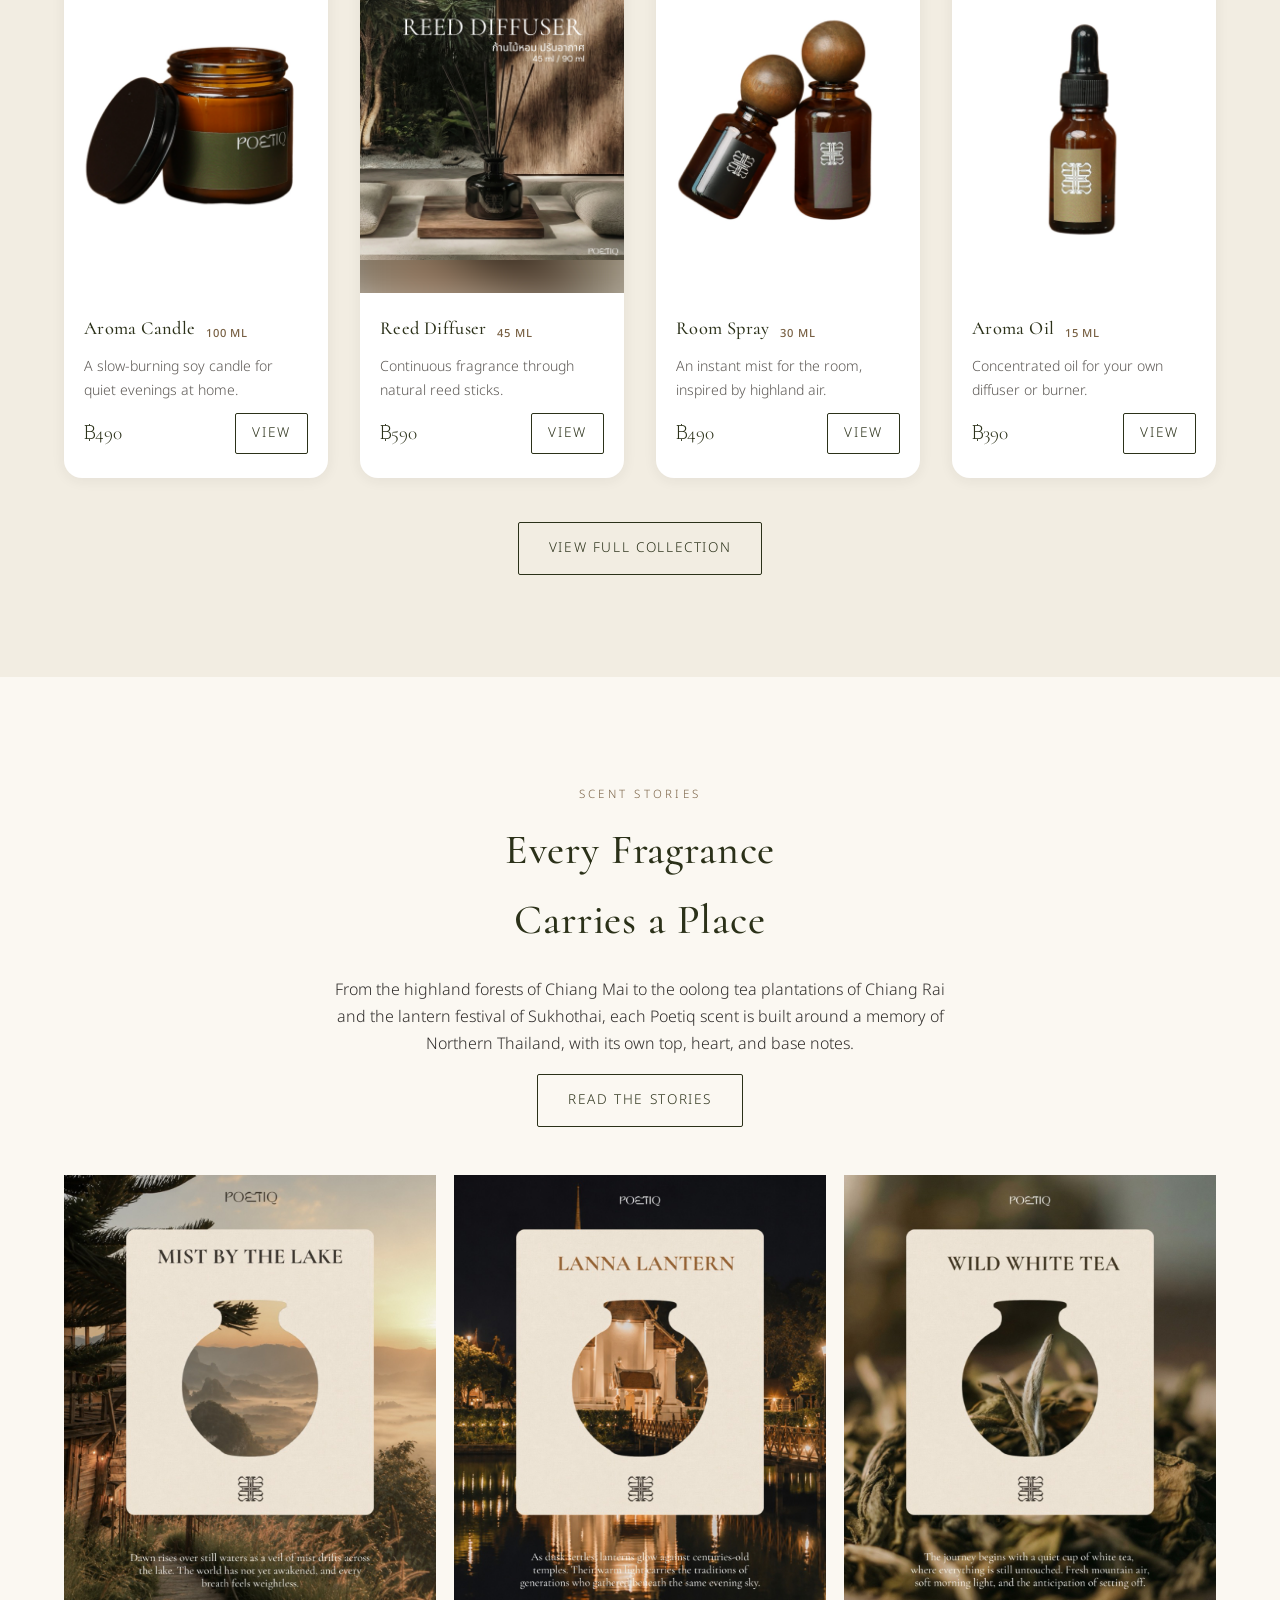
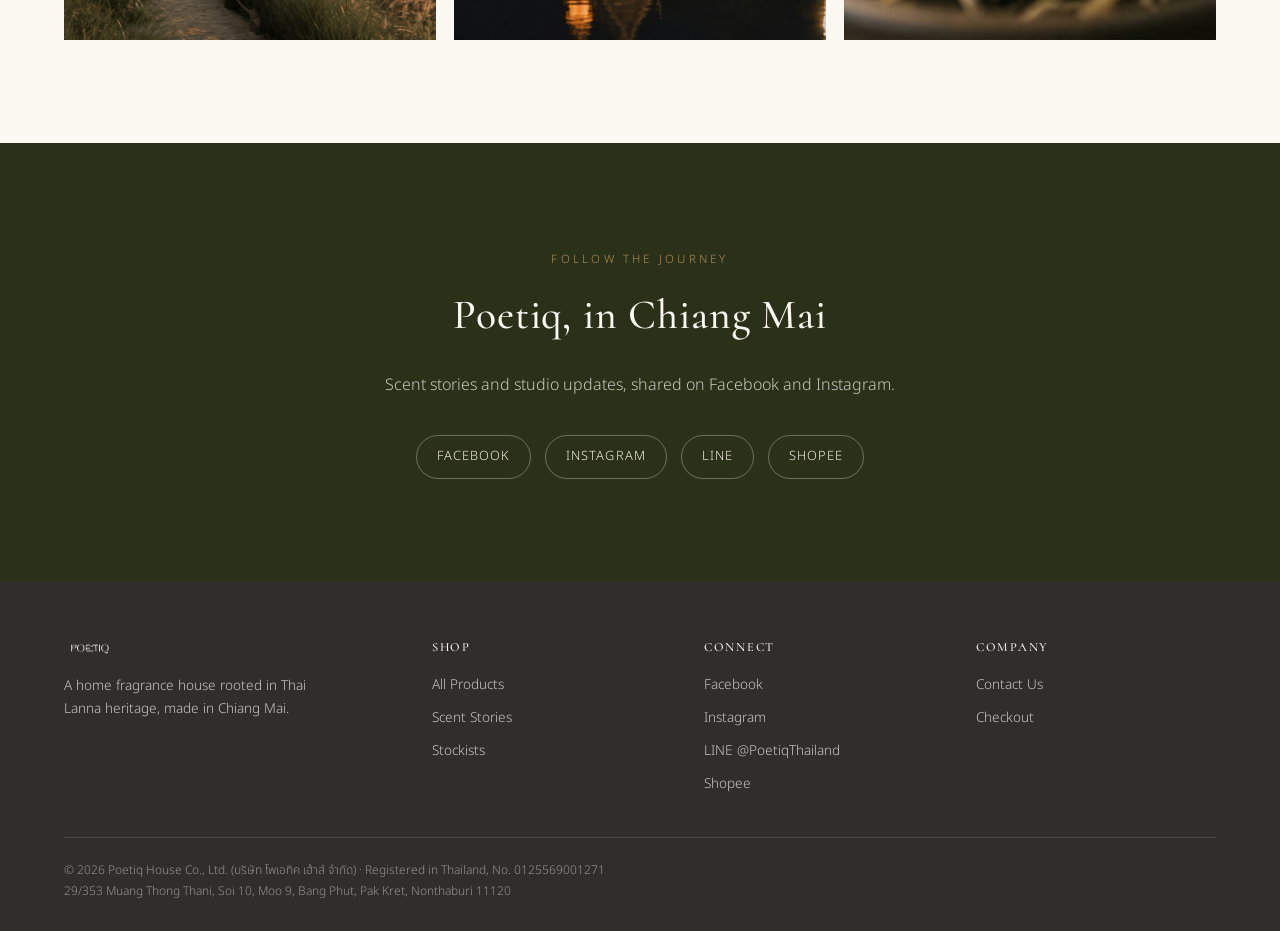
==== commit d3e4edb4: "Limit blurred backdrop to scene-style photos (reed diffuser) White-background product shots smeared " ====
--- a/index.html
+++ b/index.html
@@ -179,7 +179,7 @@
           ${
             p.photo
               ? `<div class="product-card__media has-photo${p.photoStyle === "lifestyle" ? " is-lifestyle" : ""}">
-                  ${p.photoStyle === "lifestyle" ? "" : `<div class="product-card__media-bg" style="background-image:url('${p.photo}')"></div>`}
+                  ${p.photoStyle !== "scene" ? "" : `<div class="product-card__media-bg" style="background-image:url('${p.photo}')"></div>`}
                 <img src="${p.photo}" alt="${p.name}, ${p.size}" style="object-position:${p.photoPosition || "center center"};${p.photoZoom && p.photoZoom !== 1 ? " transform:scale(" + p.photoZoom + ");" : ""}">
                 </div>`
               : `<div class="product-card__media" style="background:var(--${p.tone})">
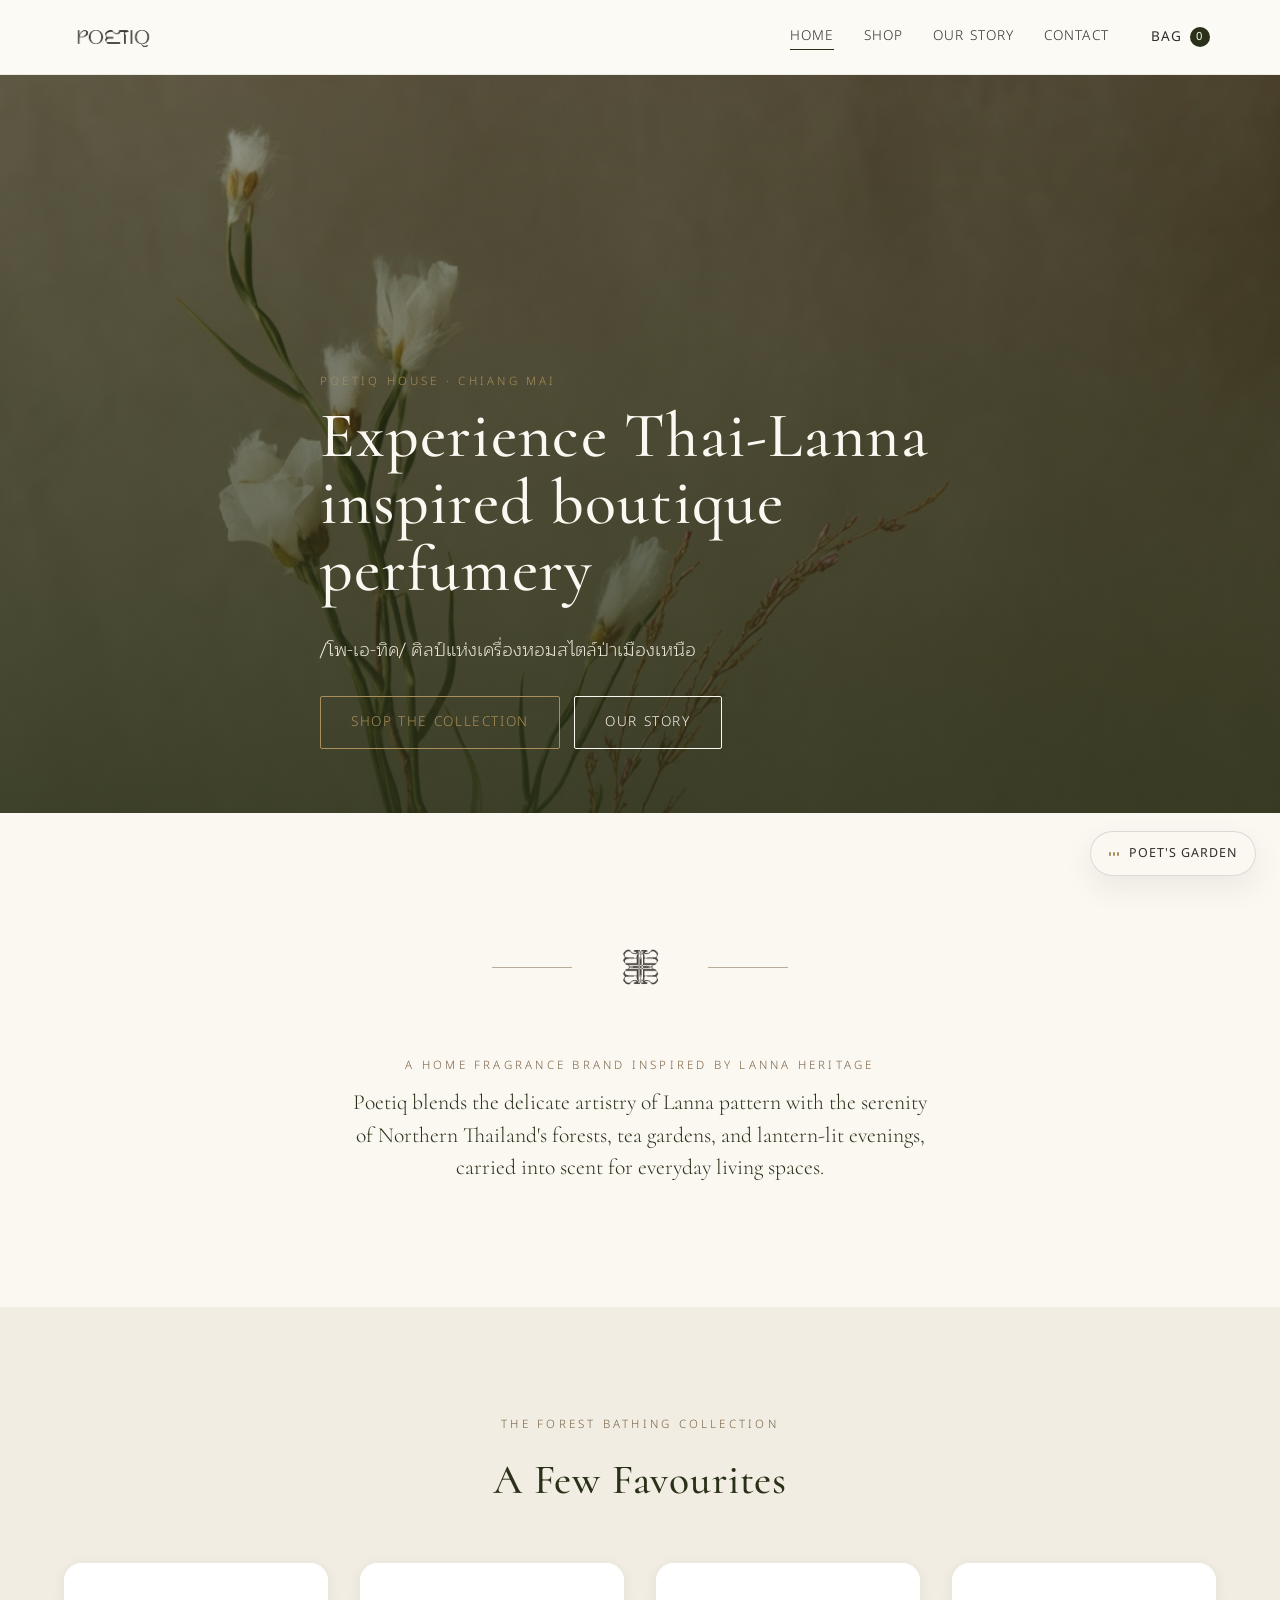
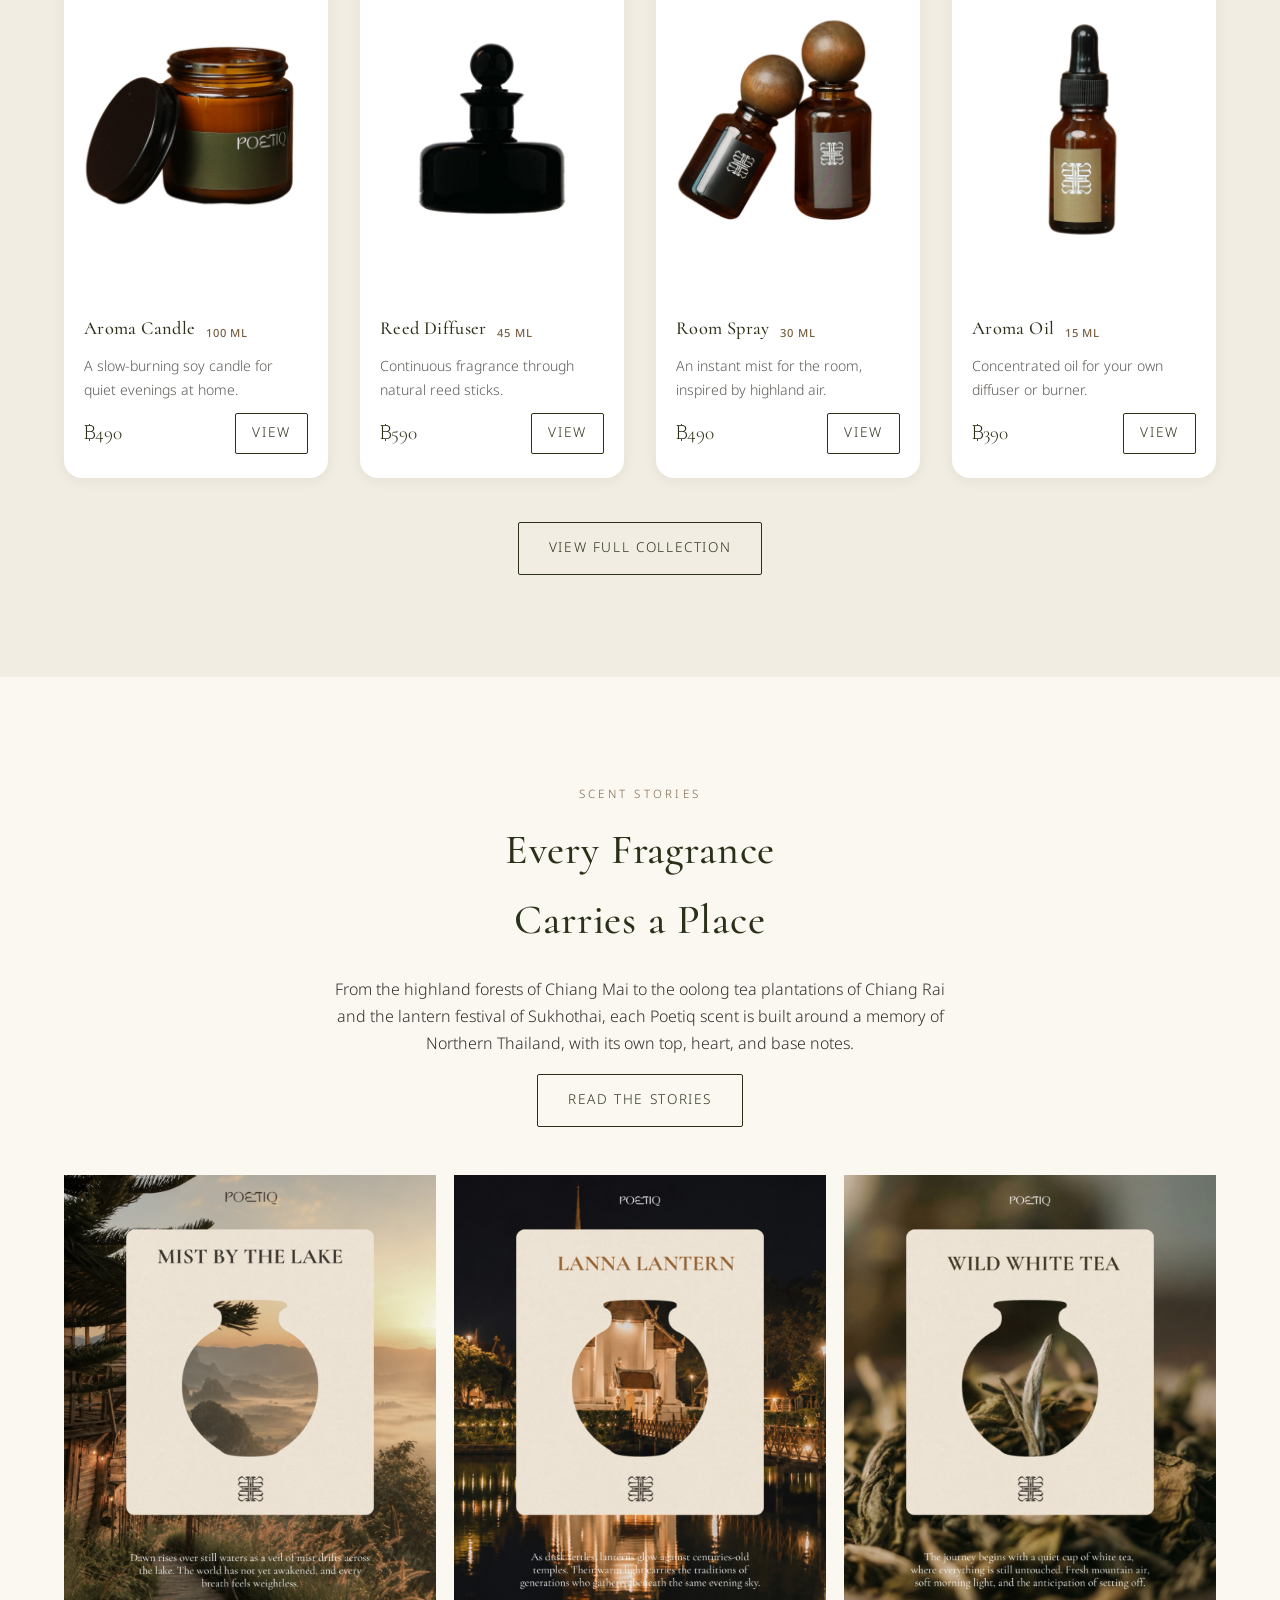
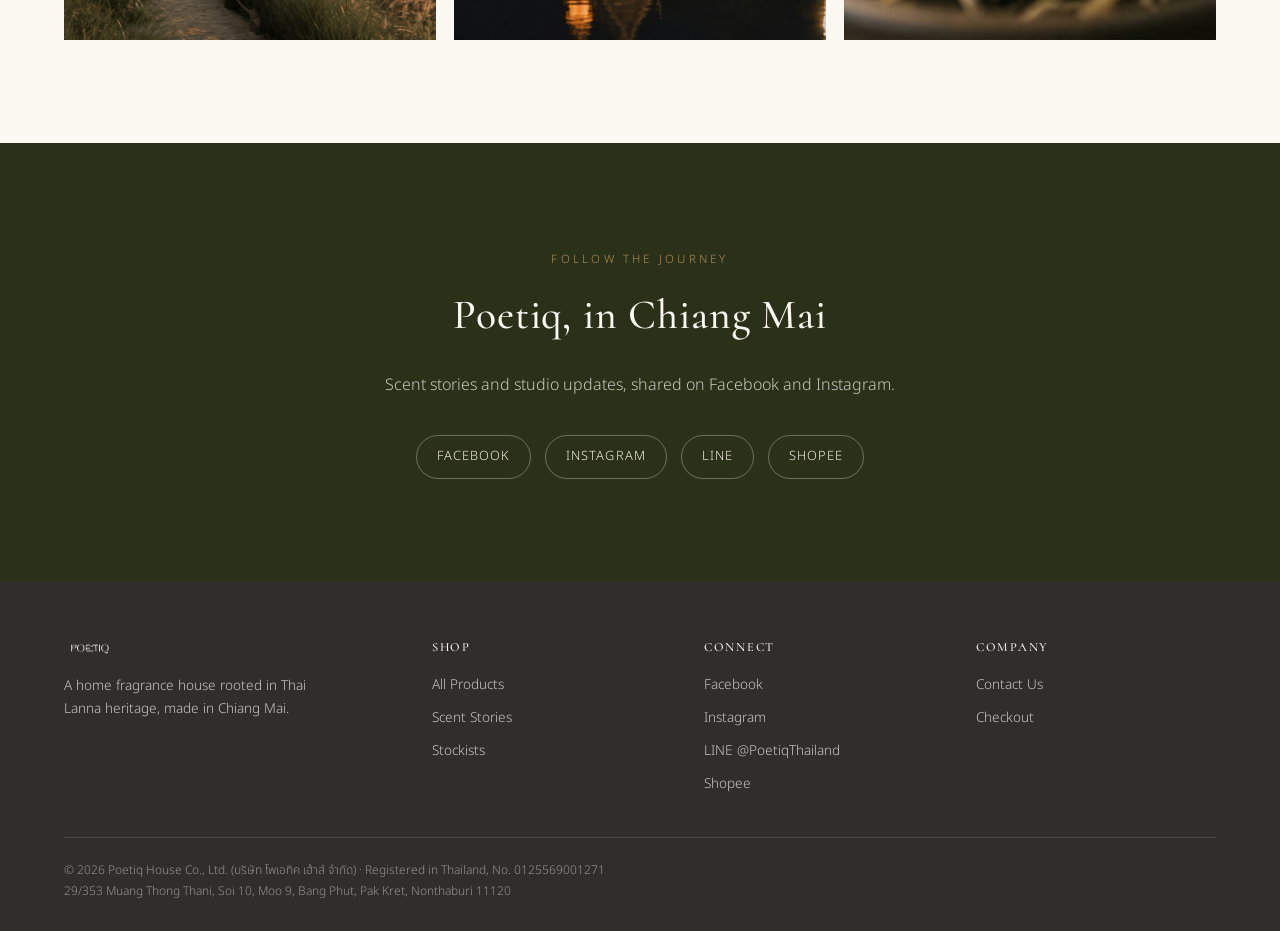
==== commit d38c3dc8: "Home hero: new headline and Thai line Co-Authored-By: Claude Sonnet 5 <noreply@anthropic.com>" ====
--- a/index.html
+++ b/index.html
@@ -32,8 +32,8 @@
 <section class="hero">
   <div class="container hero__content">
     <span class="eyebrow" data-c="home.heroEyebrow">Poetiq House · Chiang Mai</span>
-    <h1 data-c="home.heroTitle">Transform Your Space<br>With Pure Aromas</h1>
-    <p class="hero__tagline-th thai" data-c="home.heroTaglineTh">เปลี่ยนโฉมพื้นที่ของคุณ ด้วยกลิ่นหอมอันบริสุทธิ์</p>
+    <h1 data-c="home.heroTitle">Experience Thai-Lanna inspired boutique perfumery</h1>
+    <p class="hero__tagline-th thai" data-c="home.heroTaglineTh">/โพ-เอ-ทิค/ ศิลป์แห่งเครื่องหอมสไตล์ป่าเมืองเหนือ</p>
     <div class="hero__cta">
       <a href="/shop.html" class="btn btn--gold" data-c="home.heroCtaShop">Shop the Collection</a>
       <a href="/about.html" class="btn btn--on-dark" data-c="home.heroCtaStory">Our Story</a>
--- a/css/style.css
+++ b/css/style.css
@@ -234,16 +234,13 @@
   min-height: 82vh;
   display: flex;
   align-items: flex-end;
-  /* mist-by-the-lake.jpg is a designed scent-story card (title + body copy
-     baked into the image), not a plain photo — a plain cover-fit crops
-     unpredictably by aspect ratio and can reveal that text (seen on mobile's
-     taller viewport). Zoomed in and anchored on just the vase artwork so no
-     text ever enters the crop, at any width. */
-  background-image: linear-gradient(180deg, rgba(43, 49, 25, 0.15), rgba(43, 49, 25, 0.78)),
-    url("../assets/scents/mist-by-the-lake.jpg");
+  /* Plain photo, so a normal cover fit is safe. Darker overlay because the
+     photo is light and the headline is white. */
+  background-image: linear-gradient(180deg, rgba(43, 49, 25, 0.42), rgba(43, 49, 25, 0.82)),
+    url("../assets/brand/hero-cover.jpg");
   background-repeat: no-repeat, no-repeat;
-  background-position: 0% 0%, 50% 38%;
-  background-size: auto, 220% auto;
+  background-position: 0% 0%, 30% 4%;
+  background-size: auto, cover;
   color: var(--frost);
 }
 
@@ -746,11 +743,19 @@
     transform: translateY(-130%); transition: transform 0.25s ease; }
   .site-nav__links.is-open { transform: translateY(0); }
   .nav-toggle { display: block; }
-  .grid--4, .grid--3 { grid-template-columns: 1fr 1fr; }
+  /* One card per row on phones: two columns is ~150px each, too narrow for
+     the price + View button row, which then gets cut off. */
+  .grid--4, .grid--3 { grid-template-columns: 1fr; }
   .scent-gallery { grid-template-columns: 1fr 1fr; }
   .teaser-grid { grid-template-columns: 1fr; max-width: 420px; margin-left: auto; margin-right: auto; }
   .footer-grid { grid-template-columns: 1fr; gap: 28px; }
   .hero { min-height: 92vh; }
+  /* .hero__content overrides the container's side padding, so on a phone the
+     text touched the screen edge. */
+  .hero__content { padding: 64px 24px; }
+  /* Icon-only music button so it stops covering page content. */
+  .sound-toggle { padding: 12px 14px; right: 14px; bottom: 14px; }
+  .sound-toggle > span:last-child { display: none; }
   /* Owner-only edit toggle (bottom-left) can otherwise crowd the sound
      toggle (bottom-right) on narrow phones — stack it higher instead. */
   .poetiq-edit-fab-wrap { bottom: 84px; }
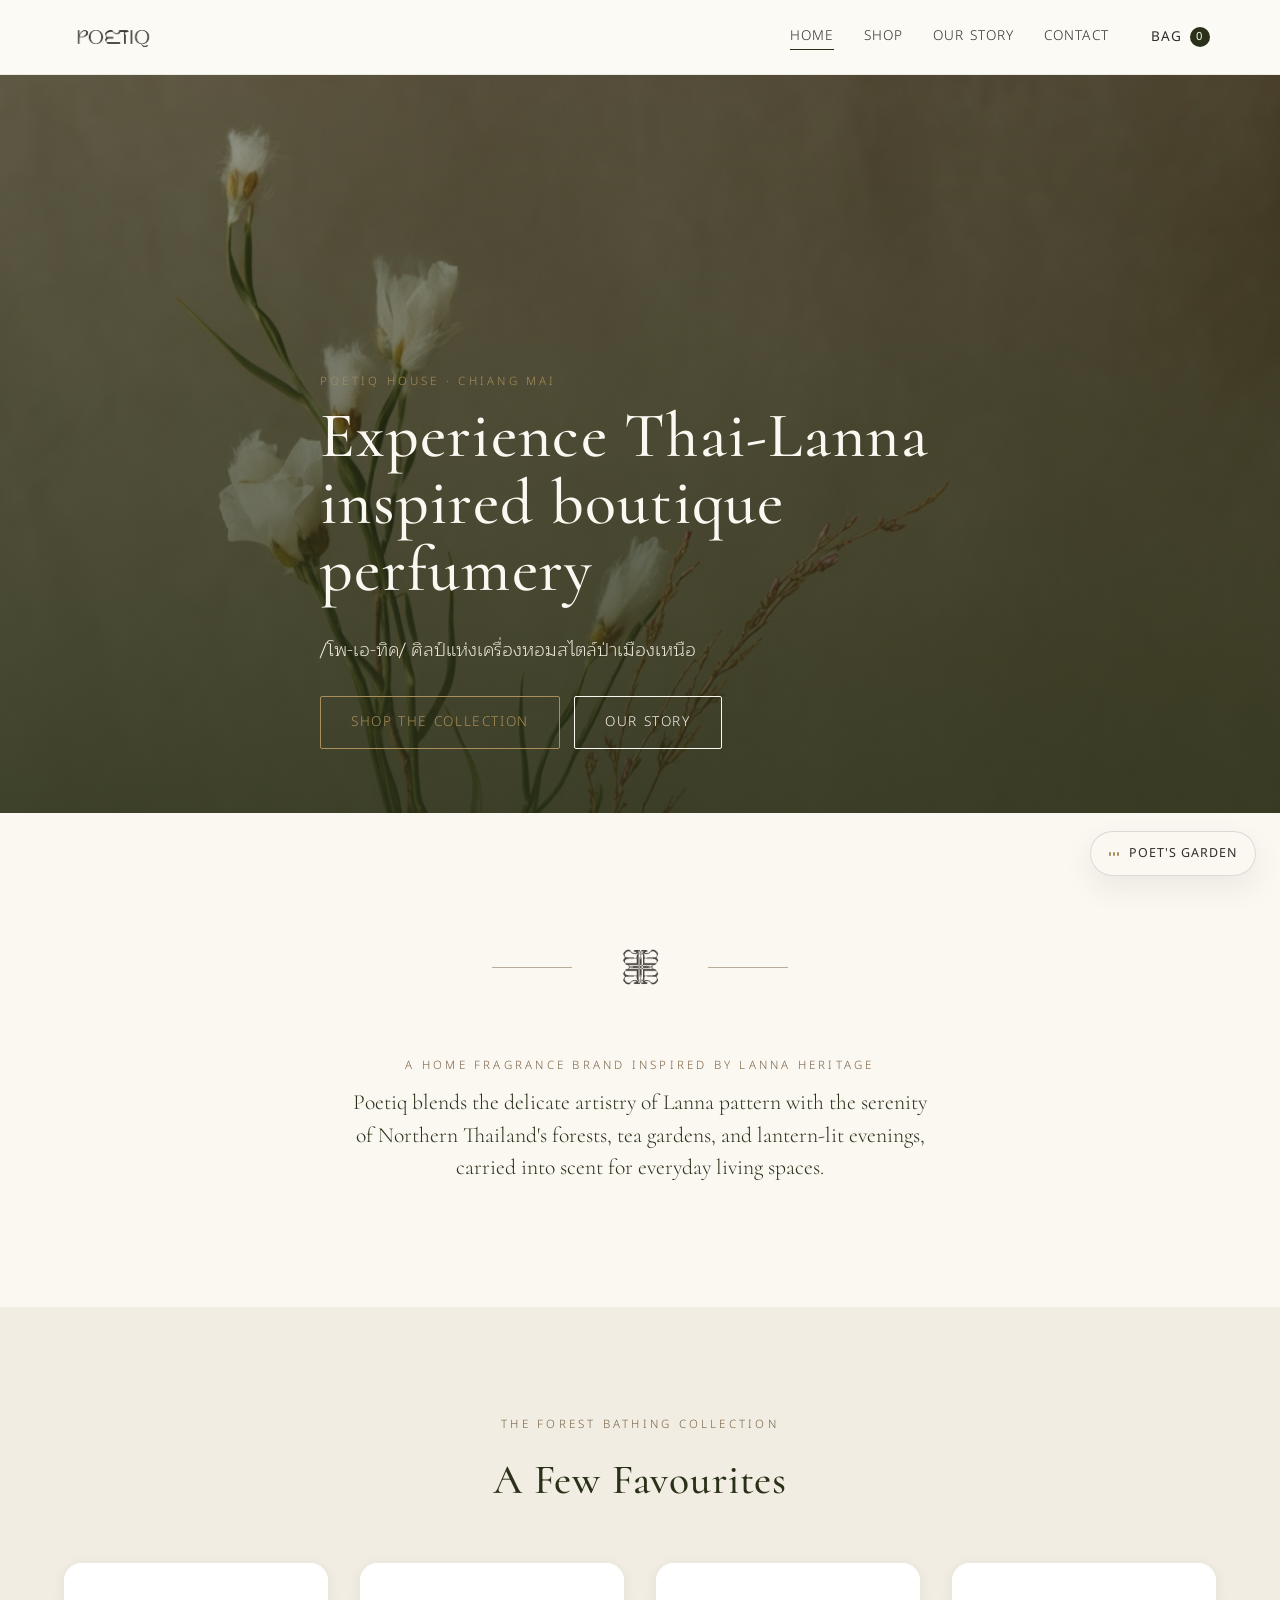
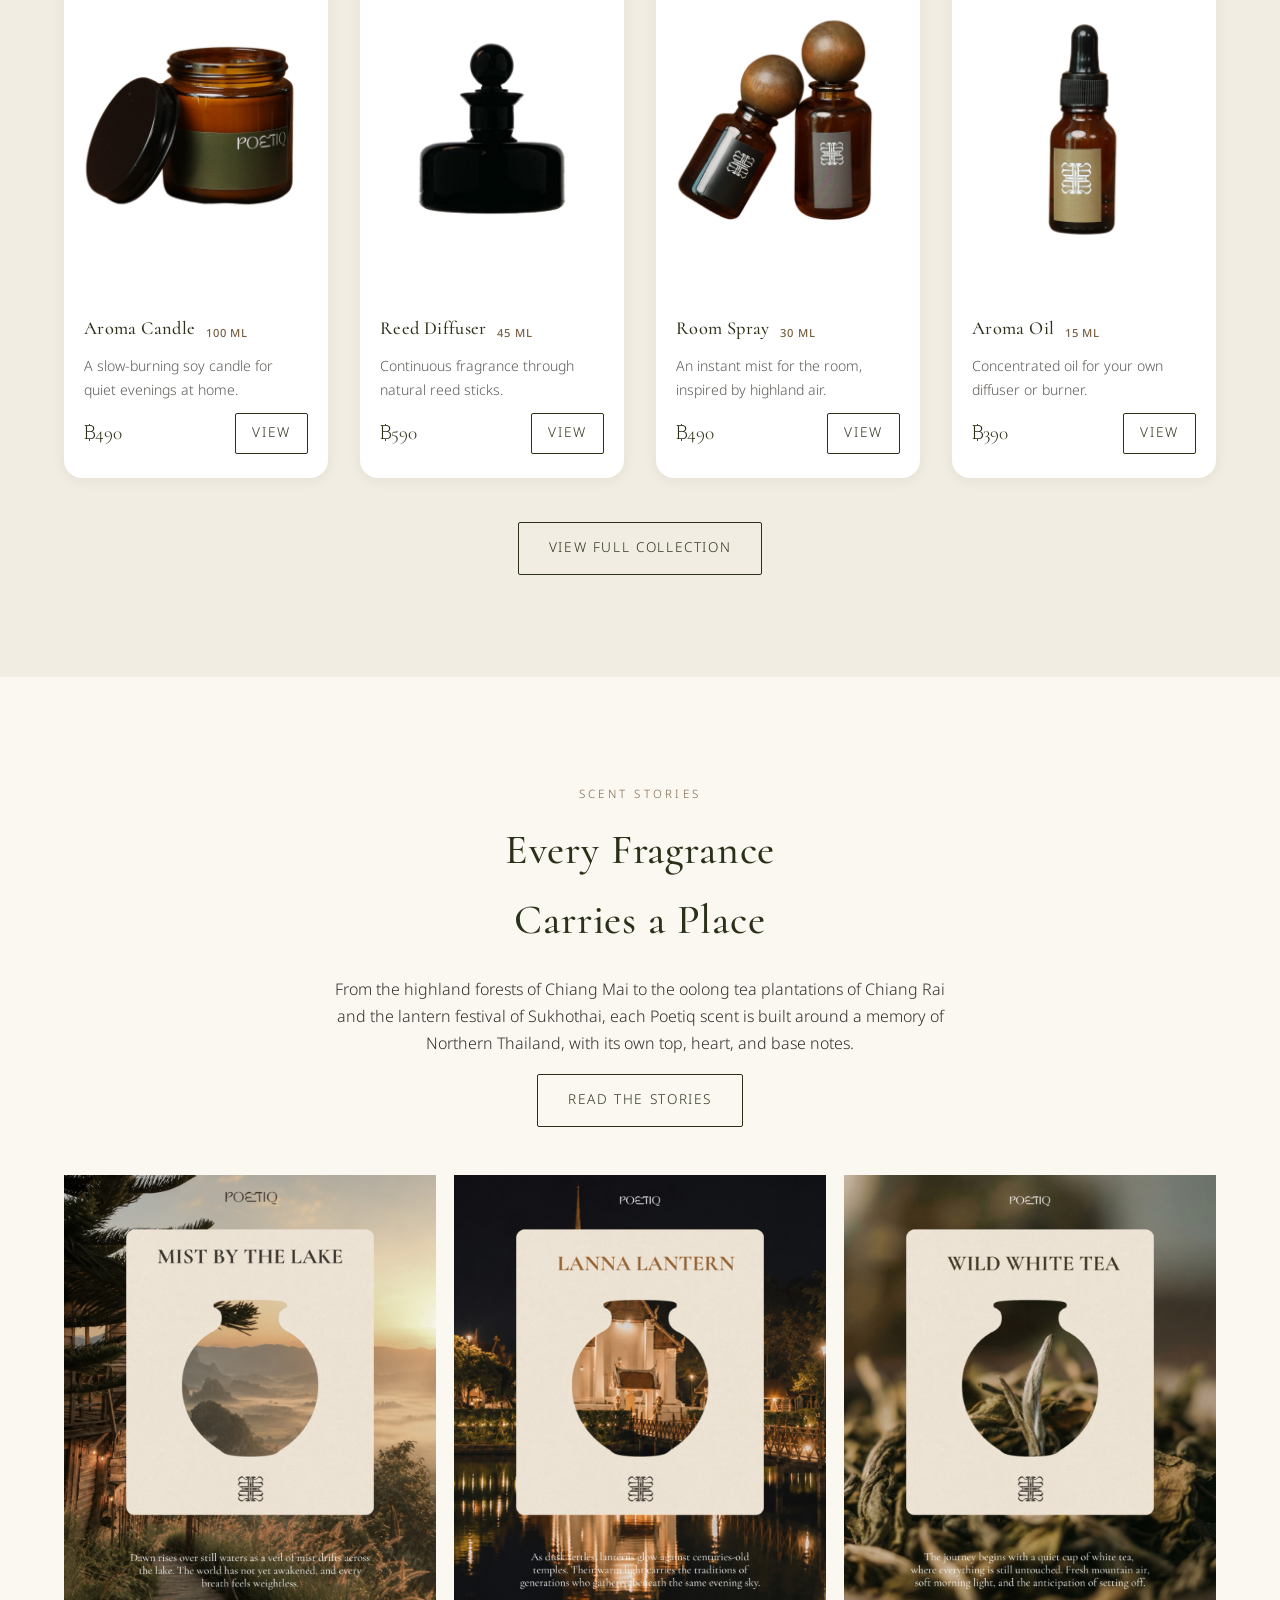
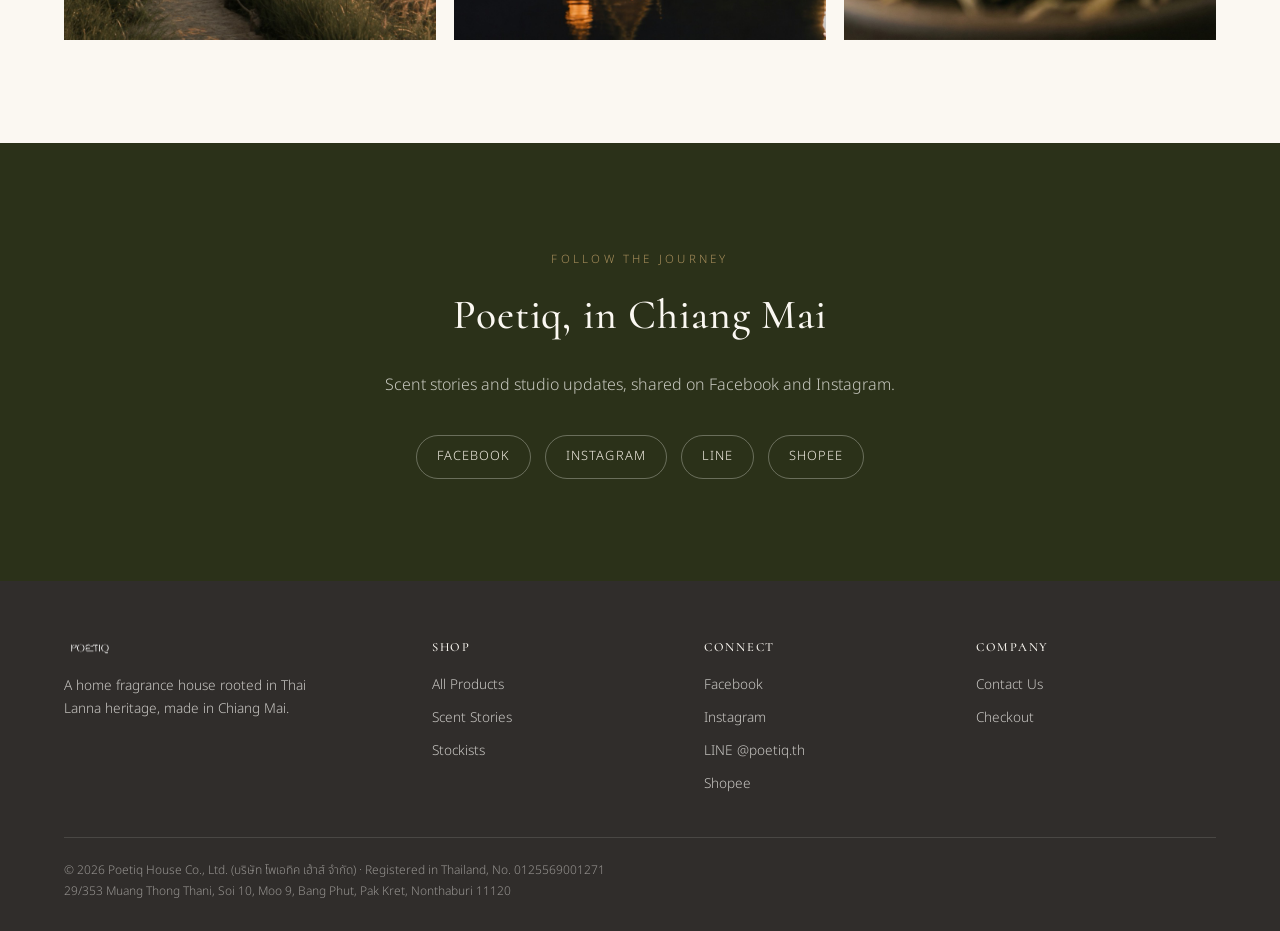
==== commit 42b883c2: "Update LINE ID to @poetiq.th; update refill prices with oil/alcohol base sizes - LINE display text c" ====
--- a/index.html
+++ b/index.html
@@ -119,7 +119,7 @@
         <ul>
           <li><a href="https://www.facebook.com/p/Poetiq-61572169323522/" target="_blank" rel="noopener">Facebook</a></li>
           <li><a href="https://instagram.com/poetiq.th" target="_blank" rel="noopener">Instagram</a></li>
-          <li><a href="https://lin.ee/kGxLo5Z" target="_blank" rel="noopener">LINE @PoetiqThailand</a></li>
+          <li><a href="https://lin.ee/kGxLo5Z" target="_blank" rel="noopener">LINE @poetiq.th</a></li>
           <li><a href="https://shopee.co.th/poetiq.th" target="_blank" rel="noopener">Shopee</a></li>
         </ul>
       </div>
--- a/css/style.css
+++ b/css/style.css
@@ -358,6 +358,29 @@
 
 .product-card__media.has-photo.is-lifestyle img { object-fit: cover; }
 .product-card:hover .product-card__media.has-photo img { transform: scale(1.05); }
+
+/* Multiple photos in one SKU (e.g. Body Oil, all scents): swipe/scroll
+   through them instead of splitting into separate products. */
+.product-card__media--gallery { padding: 0; }
+.product-card__gallery {
+  display: flex; width: 100%; height: 100%; overflow-x: auto;
+  scroll-snap-type: x mandatory; -webkit-overflow-scrolling: touch;
+  scrollbar-width: none;
+}
+.product-card__gallery::-webkit-scrollbar { display: none; }
+.product-card__media--gallery .product-card__gallery img {
+  flex: 0 0 100%; width: 100%; height: 100%; object-fit: cover;
+  scroll-snap-align: start; transition: none;
+}
+.product-card__gallery-dots {
+  position: absolute; bottom: 12px; left: 50%; transform: translateX(-50%);
+  display: flex; gap: 6px; z-index: 2;
+}
+.product-card__gallery-dot {
+  width: 6px; height: 6px; border-radius: 50%;
+  background: rgba(255,255,255,0.55); transition: background 0.2s ease;
+}
+.product-card__gallery-dot.is-active { background: #fff; }
 
 .product-card__body {
   padding: 20px 20px 24px;
